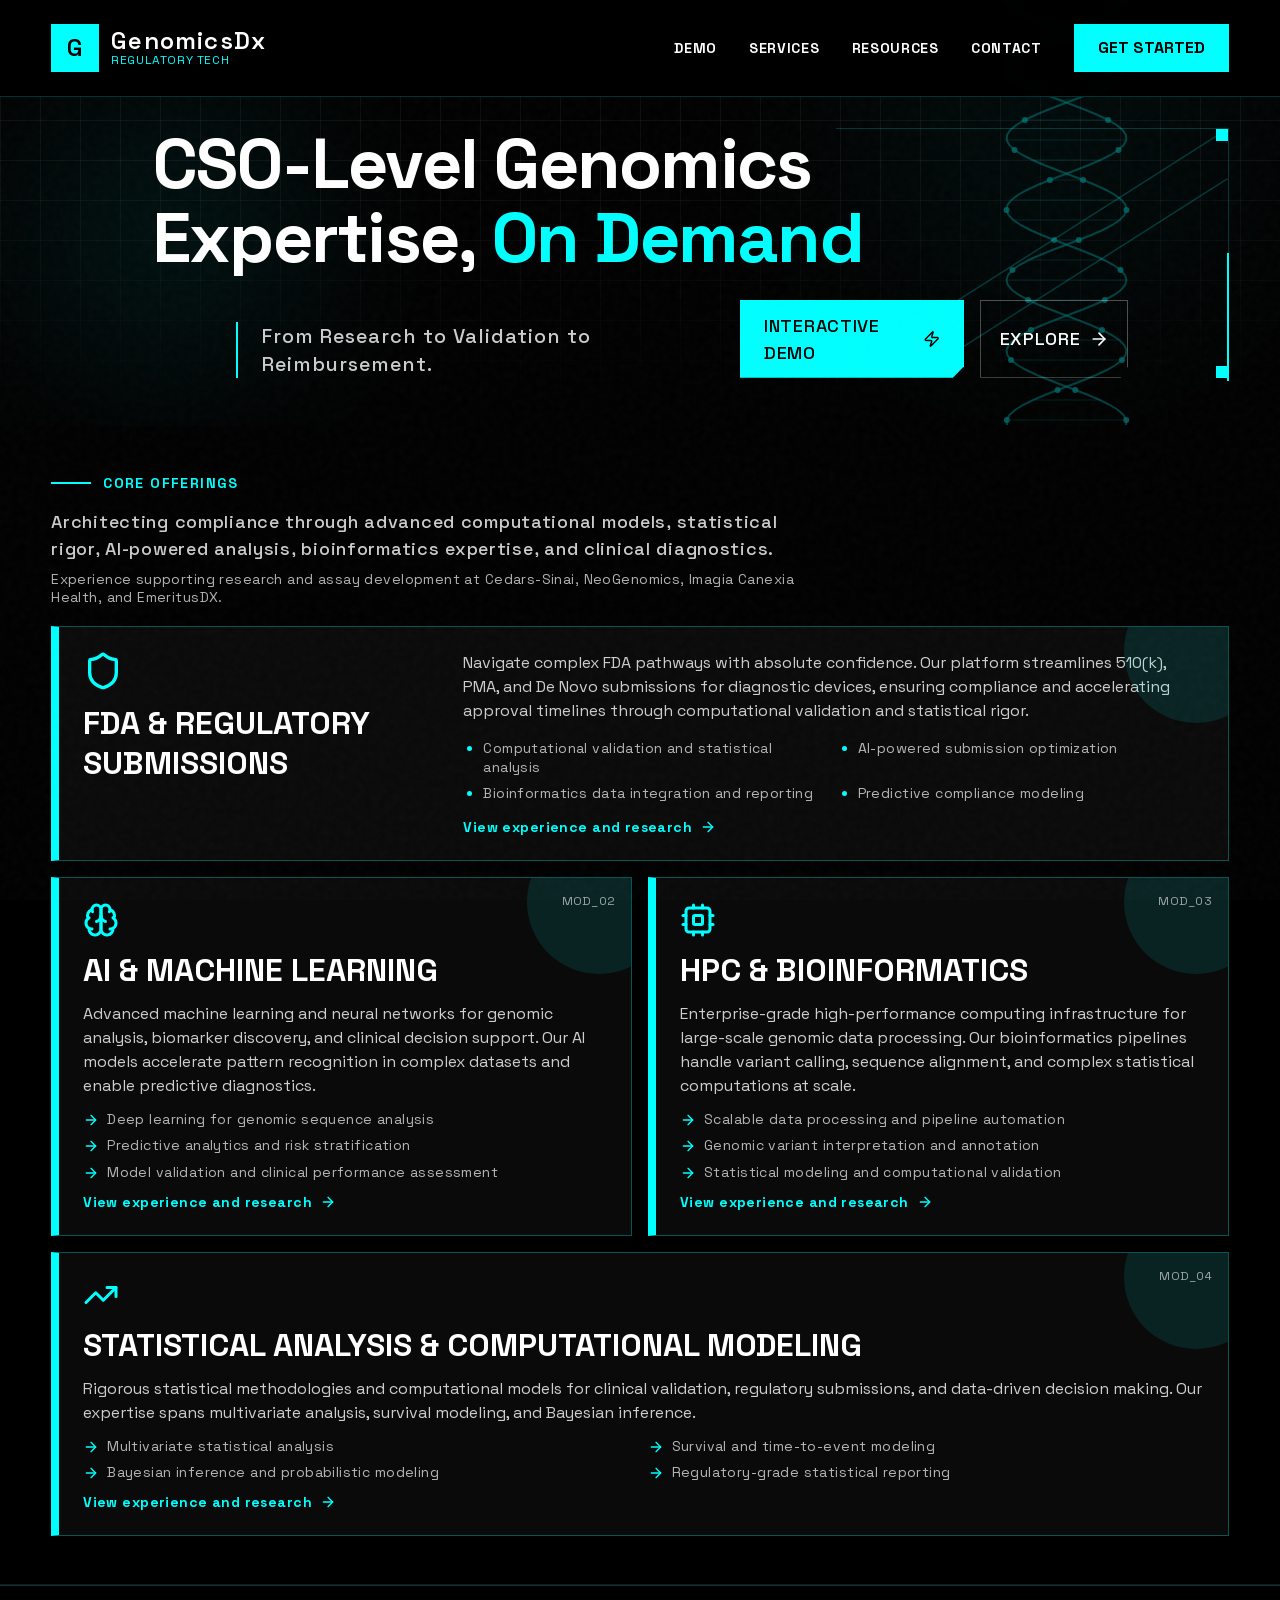
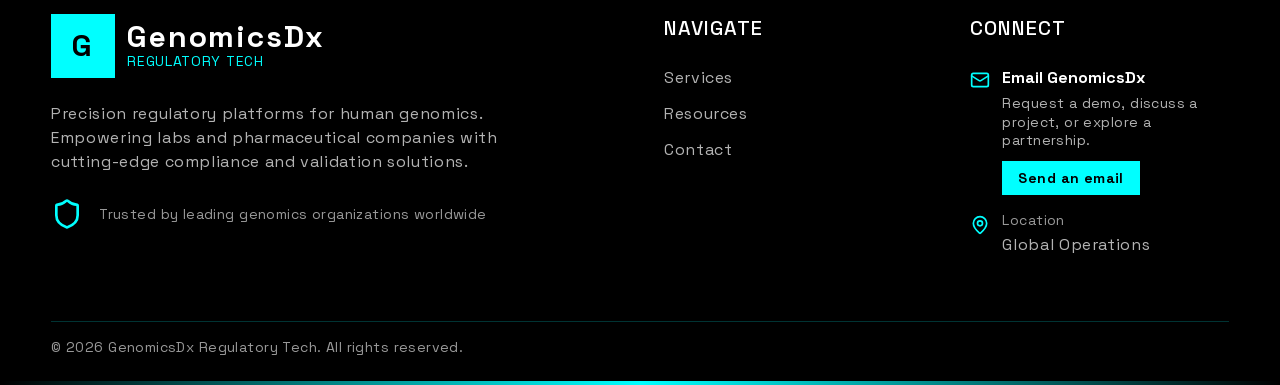
==== index.html @ 54ef27d8 "Add files via upload" ====
<!doctype html>
<html lang="en">
<head>
  <meta charset="utf-8">
  <meta name="viewport" content="width=device-width, initial-scale=1">
  <title>GenomicsDx Regulatory Tech</title>
  <link rel="stylesheet" href="./site.css">
  <script defer src="./site.js"></script>
</head>
<body>
  <div id="root" data-page="home"></div>
  <noscript>Please enable JavaScript to view the GenomicsDx website.</noscript>
</body>
</html>
---- site.css ----
@font-face{font-family:Space Grotesk;font-style:normal;font-weight:300 700;font-display:swap;src:url(fonts/spacegrotesk/v22/V8mDoQDjQSkFtoMM3T6r8E7mPb54C_k3HqUtEw.woff2) format("woff2");unicode-range:u+0102-0103,u+0110-0111,u+0128-0129,u+0168-0169,u+01a0-01a1,u+01af-01b0,u+0300-0301,u+0303-0304,u+0308-0309,u+0323,u+0329,u+1ea0-1ef9,u+20ab}@font-face{font-family:Space Grotesk;font-style:normal;font-weight:300 700;font-display:swap;src:url(fonts/spacegrotesk/v22/V8mDoQDjQSkFtoMM3T6r8E7mPb94C_k3HqUtEw.woff2) format("woff2");unicode-range:u+0100-02ba,u+02bd-02c5,u+02c7-02cc,u+02ce-02d7,u+02dd-02ff,u+0304,u+0308,u+0329,u+1d00-1dbf,u+1e00-1e9f,u+1ef2-1eff,u+2020,u+20a0-20ab,u+20ad-20c4,u+2113,u+2c60-2c7f,u+a720-a7ff}@font-face{font-family:Space Grotesk;font-style:normal;font-weight:300 700;font-display:swap;src:url(fonts/spacegrotesk/v22/V8mDoQDjQSkFtoMM3T6r8E7mPbF4C_k3HqU.woff2) format("woff2");unicode-range:u+00??,u+0131,u+0152-0153,u+02bb-02bc,u+02c6,u+02da,u+02dc,u+0304,u+0308,u+0329,u+2000-206f,u+20ac,u+2122,u+2191,u+2193,u+2212,u+2215,u+feff,u+fffd}*,:after,:before{--tw-border-spacing-x:0;--tw-border-spacing-y:0;--tw-translate-x:0;--tw-translate-y:0;--tw-rotate:0;--tw-skew-x:0;--tw-skew-y:0;--tw-scale-x:1;--tw-scale-y:1;--tw-pan-x: ;--tw-pan-y: ;--tw-pinch-zoom: ;--tw-scroll-snap-strictness:proximity;--tw-gradient-from-position: ;--tw-gradient-via-position: ;--tw-gradient-to-position: ;--tw-ordinal: ;--tw-slashed-zero: ;--tw-numeric-figure: ;--tw-numeric-spacing: ;--tw-numeric-fraction: ;--tw-ring-inset: ;--tw-ring-offset-width:0px;--tw-ring-offset-color:#fff;--tw-ring-color:rgba(59,130,246,.5);--tw-ring-offset-shadow:0 0 #0000;--tw-ring-shadow:0 0 #0000;--tw-shadow:0 0 #0000;--tw-shadow-colored:0 0 #0000;--tw-blur: ;--tw-brightness: ;--tw-contrast: ;--tw-grayscale: ;--tw-hue-rotate: ;--tw-invert: ;--tw-saturate: ;--tw-sepia: ;--tw-drop-shadow: ;--tw-backdrop-blur: ;--tw-backdrop-brightness: ;--tw-backdrop-contrast: ;--tw-backdrop-grayscale: ;--tw-backdrop-hue-rotate: ;--tw-backdrop-invert: ;--tw-backdrop-opacity: ;--tw-backdrop-saturate: ;--tw-backdrop-sepia: ;--tw-contain-size: ;--tw-contain-layout: ;--tw-contain-paint: ;--tw-contain-style: }::backdrop{--tw-border-spacing-x:0;--tw-border-spacing-y:0;--tw-translate-x:0;--tw-translate-y:0;--tw-rotate:0;--tw-skew-x:0;--tw-skew-y:0;--tw-scale-x:1;--tw-scale-y:1;--tw-pan-x: ;--tw-pan-y: ;--tw-pinch-zoom: ;--tw-scroll-snap-strictness:proximity;--tw-gradient-from-position: ;--tw-gradient-via-position: ;--tw-gradient-to-position: ;--tw-ordinal: ;--tw-slashed-zero: ;--tw-numeric-figure: ;--tw-numeric-spacing: ;--tw-numeric-fraction: ;--tw-ring-inset: ;--tw-ring-offset-width:0px;--tw-ring-offset-color:#fff;--tw-ring-color:rgba(59,130,246,.5);--tw-ring-offset-shadow:0 0 #0000;--tw-ring-shadow:0 0 #0000;--tw-shadow:0 0 #0000;--tw-shadow-colored:0 0 #0000;--tw-blur: ;--tw-brightness: ;--tw-contrast: ;--tw-grayscale: ;--tw-hue-rotate: ;--tw-invert: ;--tw-saturate: ;--tw-sepia: ;--tw-drop-shadow: ;--tw-backdrop-blur: ;--tw-backdrop-brightness: ;--tw-backdrop-contrast: ;--tw-backdrop-grayscale: ;--tw-backdrop-hue-rotate: ;--tw-backdrop-invert: ;--tw-backdrop-opacity: ;--tw-backdrop-saturate: ;--tw-backdrop-sepia: ;--tw-contain-size: ;--tw-contain-layout: ;--tw-contain-paint: ;--tw-contain-style: }

/*! tailwindcss v3.4.17 | MIT License | https://tailwindcss.com*/*,:after,:before{box-sizing:border-box;border:0 solid #e5e7eb}:after,:before{--tw-content:""}:host,html{line-height:1.5;-webkit-text-size-adjust:100%;-moz-tab-size:4;-o-tab-size:4;tab-size:4;font-family:ui-sans-serif,system-ui,sans-serif,Apple Color Emoji,Segoe UI Emoji,Segoe UI Symbol,Noto Color Emoji;font-feature-settings:normal;font-variation-settings:normal;-webkit-tap-highlight-color:transparent}body{margin:0;line-height:inherit}hr{height:0;color:inherit;border-top-width:1px}abbr:where([title]){-webkit-text-decoration:underline dotted;text-decoration:underline dotted}h1,h2,h3,h4,h5,h6{font-size:inherit;font-weight:inherit}a{color:inherit;text-decoration:inherit}b,strong{font-weight:bolder}code,kbd,pre,samp{font-family:ui-monospace,SFMono-Regular,Menlo,Monaco,Consolas,Liberation Mono,Courier New,monospace;font-feature-settings:normal;font-variation-settings:normal;font-size:1em}small{font-size:80%}sub,sup{font-size:75%;line-height:0;position:relative;vertical-align:baseline}sub{bottom:-.25em}sup{top:-.5em}table{text-indent:0;border-color:inherit;border-collapse:collapse}button,input,optgroup,select,textarea{font-family:inherit;font-feature-settings:inherit;font-variation-settings:inherit;font-size:100%;font-weight:inherit;line-height:inherit;letter-spacing:inherit;color:inherit;margin:0;padding:0}button,select{text-transform:none}button,input:where([type=button]),input:where([type=reset]),input:where([type=submit]){-webkit-appearance:button;background-color:transparent;background-image:none}:-moz-focusring{outline:auto}:-moz-ui-invalid{box-shadow:none}progress{vertical-align:baseline}::-webkit-inner-spin-button,::-webkit-outer-spin-button{height:auto}[type=search]{-webkit-appearance:textfield;outline-offset:-2px}::-webkit-search-decoration{-webkit-appearance:none}::-webkit-file-upload-button{-webkit-appearance:button;font:inherit}summary{display:list-item}blockquote,dd,dl,figure,h1,h2,h3,h4,h5,h6,hr,p,pre{margin:0}fieldset{margin:0}fieldset,legend{padding:0}menu,ol,ul{list-style:none;margin:0;padding:0}dialog{padding:0}textarea{resize:vertical}input::-moz-placeholder,textarea::-moz-placeholder{opacity:1;color:#9ca3af}input::placeholder,textarea::placeholder{opacity:1;color:#9ca3af}[role=button],button{cursor:pointer}:disabled{cursor:default}audio,canvas,embed,iframe,img,object,svg,video{display:block;vertical-align:middle}img,video{max-width:100%;height:auto}[hidden]:where(:not([hidden=until-found])){display:none}.pointer-events-none{pointer-events:none}.fixed{position:fixed}.absolute{position:absolute}.relative{position:relative}.inset-0{inset:0}.-right-10{right:-2.5rem}.-top-12{top:-3rem}.bottom-0{bottom:0}.bottom-1\/4{bottom:25%}.bottom-full{bottom:100%}.left-0{left:0}.left-10{left:2.5rem}.right-0{right:0}.right-10{right:2.5rem}.right-4{right:1rem}.right-\[-1px\]{right:-1px}.top-0{top:0}.top-1\/2{top:50%}.top-1\/4{top:25%}.top-4{top:1rem}.isolate{isolation:isolate}.-z-10{z-index:-10}.z-0{z-index:0}.z-10{z-index:10}.z-20{z-index:20}.z-50{z-index:50}.col-span-12{grid-column:span 12/span 12}.mx-auto{margin-left:auto;margin-right:auto}.mb-1{margin-bottom:.25rem}.mb-16{margin-bottom:4rem}.mb-2{margin-bottom:.5rem}.mb-20{margin-bottom:5rem}.mb-3{margin-bottom:.75rem}.mb-4{margin-bottom:1rem}.mb-5{margin-bottom:1.25rem}.mb-6{margin-bottom:1.5rem}.mb-8{margin-bottom:2rem}.ml-1{margin-left:.25rem}.ml-2{margin-left:.5rem}.ml-7{margin-left:1.75rem}.mt-0\.5{margin-top:.125rem}.mt-1{margin-top:.25rem}.mt-2{margin-top:.5rem}.mt-4{margin-top:1rem}.mt-5{margin-top:1.25rem}.mt-6{margin-top:1.5rem}.mt-auto{margin-top:auto}.block{display:block}.inline-block{display:inline-block}.flex{display:flex}.inline-flex{display:inline-flex}.table{display:table}.grid{display:grid}.hidden{display:none}.h-0\.5{height:.125rem}.h-1{height:.25rem}.h-10{height:2.5rem}.h-12{height:3rem}.h-16{height:4rem}.h-2{height:.5rem}.h-3{height:.75rem}.h-32{height:8rem}.h-36{height:9rem}.h-4{height:1rem}.h-5{height:1.25rem}.h-6{height:1.5rem}.h-64{height:16rem}.h-8{height:2rem}.h-9{height:2.25rem}.h-96{height:24rem}.h-\[2px\]{height:2px}.h-full{height:100%}.min-h-screen{min-height:100vh}.w-1\/3{width:33.333333%}.w-10{width:2.5rem}.w-12{width:3rem}.w-16{width:4rem}.w-3{width:.75rem}.w-36{width:9rem}.w-4{width:1rem}.w-5{width:1.25rem}.w-6{width:1.5rem}.w-64{width:16rem}.w-8{width:2rem}.w-9{width:2.25rem}.w-96{width:24rem}.w-\[2px\]{width:2px}.w-full{width:100%}.max-w-2xl{max-width:42rem}.max-w-3xl{max-width:48rem}.max-w-5xl{max-width:64rem}.max-w-md{max-width:28rem}.flex-1{flex:1 1 0%}.flex-shrink-0,.shrink-0{flex-shrink:0}.origin-left{transform-origin:left}.translate-y-full{--tw-translate-y:100%}.rotate-90,.translate-y-full{transform:translate(var(--tw-translate-x),var(--tw-translate-y)) rotate(var(--tw-rotate)) skewX(var(--tw-skew-x)) skewY(var(--tw-skew-y)) scaleX(var(--tw-scale-x)) scaleY(var(--tw-scale-y))}.rotate-90{--tw-rotate:90deg}.cursor-pointer{cursor:pointer}.resize{resize:both}.scroll-mt-24{scroll-margin-top:6rem}.list-disc{list-style-type:disc}.grid-cols-1{grid-template-columns:repeat(1,minmax(0,1fr))}.grid-cols-12{grid-template-columns:repeat(12,minmax(0,1fr))}.flex-col{flex-direction:column}.items-start{align-items:flex-start}.items-end{align-items:flex-end}.items-center{align-items:center}.justify-end{justify-content:flex-end}.justify-center{justify-content:center}.justify-between{justify-content:space-between}.gap-12{gap:3rem}.gap-2{gap:.5rem}.gap-3{gap:.75rem}.gap-4{gap:1rem}.gap-5{gap:1.25rem}.gap-8{gap:2rem}.gap-x-7{-moz-column-gap:1.75rem;column-gap:1.75rem}.gap-y-2{row-gap:.5rem}.space-y-12>:not([hidden])~:not([hidden]){--tw-space-y-reverse:0;margin-top:calc(3rem*(1 - var(--tw-space-y-reverse)));margin-bottom:calc(3rem*var(--tw-space-y-reverse))}.space-y-2>:not([hidden])~:not([hidden]){--tw-space-y-reverse:0;margin-top:calc(.5rem*(1 - var(--tw-space-y-reverse)));margin-bottom:calc(.5rem*var(--tw-space-y-reverse))}.space-y-3>:not([hidden])~:not([hidden]){--tw-space-y-reverse:0;margin-top:calc(.75rem*(1 - var(--tw-space-y-reverse)));margin-bottom:calc(.75rem*var(--tw-space-y-reverse))}.space-y-4>:not([hidden])~:not([hidden]){--tw-space-y-reverse:0;margin-top:calc(1rem*(1 - var(--tw-space-y-reverse)));margin-bottom:calc(1rem*var(--tw-space-y-reverse))}.space-y-6>:not([hidden])~:not([hidden]){--tw-space-y-reverse:0;margin-top:calc(1.5rem*(1 - var(--tw-space-y-reverse)));margin-bottom:calc(1.5rem*var(--tw-space-y-reverse))}.divide-y>:not([hidden])~:not([hidden]){--tw-divide-y-reverse:0;border-top-width:calc(1px*(1 - var(--tw-divide-y-reverse)));border-bottom-width:calc(1px*var(--tw-divide-y-reverse))}.divide-foreground\/10>:not([hidden])~:not([hidden]){border-color:hsla(0,0%,100%,.1)}.overflow-hidden{overflow:hidden}.overflow-clip{overflow:clip}.rounded{border-radius:.25rem}.rounded-full{border-radius:9999px}.rounded-lg{border-radius:.5rem}.border{border-width:1px}.border-b{border-bottom-width:1px}.border-l-2{border-left-width:2px}.border-l-8{border-left-width:8px}.border-r{border-right-width:1px}.border-t{border-top-width:1px}.border-foreground\/10{border-color:hsla(0,0%,100%,.1)}.border-foreground\/20{border-color:hsla(0,0%,100%,.2)}.border-foreground\/30{border-color:hsla(0,0%,100%,.3)}.border-primary{--tw-border-opacity:1;border-color:rgb(0 255 255/var(--tw-border-opacity,1))}.border-primary\/20{border-color:rgba(0,255,255,.2)}.border-primary\/30{border-color:rgba(0,255,255,.3)}.border-primary\/40{border-color:rgba(0,255,255,.4)}.border-l-primary{--tw-border-opacity:1;border-left-color:rgb(0 255 255/var(--tw-border-opacity,1))}.bg-background{--tw-bg-opacity:1;background-color:rgb(0 0 0/var(--tw-bg-opacity,1))}.bg-background\/50{background-color:rgba(0,0,0,.5)}.bg-background\/95{background-color:rgba(0,0,0,.95)}.bg-foreground{--tw-bg-opacity:1;background-color:rgb(255 255 255/var(--tw-bg-opacity,1))}.bg-foreground\/10{background-color:hsla(0,0%,100%,.1)}.bg-foreground\/5{background-color:hsla(0,0%,100%,.05)}.bg-neutral-950{--tw-bg-opacity:1;background-color:rgb(10 10 10/var(--tw-bg-opacity,1))}.bg-primary{--tw-bg-opacity:1;background-color:rgb(0 255 255/var(--tw-bg-opacity,1))}.bg-primary\/10{background-color:rgba(0,255,255,.1)}.bg-primary\/5{background-color:rgba(0,255,255,.05)}.bg-primary\/50{background-color:rgba(0,255,255,.5)}.bg-transparent{background-color:transparent}.bg-white{--tw-bg-opacity:1;background-color:rgb(255 255 255/var(--tw-bg-opacity,1))}.bg-gradient-to-r{background-image:linear-gradient(to right,var(--tw-gradient-stops))}.from-transparent{--tw-gradient-from:transparent var(--tw-gradient-from-position);--tw-gradient-to:transparent var(--tw-gradient-to-position);--tw-gradient-stops:var(--tw-gradient-from),var(--tw-gradient-to)}.via-primary{--tw-gradient-to:rgba(0,255,255,0) var(--tw-gradient-to-position);--tw-gradient-stops:var(--tw-gradient-from),#0ff var(--tw-gradient-via-position),var(--tw-gradient-to)}.to-transparent{--tw-gradient-to:transparent var(--tw-gradient-to-position)}.p-3{padding:.75rem}.p-4{padding:1rem}.p-5{padding:1.25rem}.p-6{padding:1.5rem}.p-8{padding:2rem}.px-4{padding-left:1rem;padding-right:1rem}.px-6{padding-left:1.5rem;padding-right:1.5rem}.px-8{padding-left:2rem;padding-right:2rem}.py-2{padding-top:.5rem;padding-bottom:.5rem}.py-3{padding-top:.75rem;padding-bottom:.75rem}.py-4{padding-top:1rem;padding-bottom:1rem}.py-6{padding-top:1.5rem;padding-bottom:1.5rem}.py-7{padding-top:1.75rem;padding-bottom:1.75rem}.py-8{padding-top:2rem;padding-bottom:2rem}.pb-12{padding-bottom:3rem}.pb-2{padding-bottom:.5rem}.pb-8{padding-bottom:2rem}.pl-5{padding-left:1.25rem}.pl-6{padding-left:1.5rem}.pt-2{padding-top:.5rem}.pt-28{padding-top:7rem}.pt-4{padding-top:1rem}.text-left{text-align:left}.text-center{text-align:center}.font-heading,.font-paragraph{font-family:Space Grotesk,system-ui,sans-serif}.text-2xl{font-size:1.5rem;line-height:1.3;letter-spacing:.05em;font-weight:600}.text-3xl{font-size:1.875rem;line-height:1.2;letter-spacing:.06em;font-weight:700}.text-4xl{font-size:2.25rem;line-height:1.1;letter-spacing:.07em;font-weight:700}.text-\[clamp\(1\.3rem\2c 3vw\2c 2rem\)\]{font-size:clamp(1.3rem,3vw,2rem)}.text-\[clamp\(1\.75rem\2c 5\.5vw\2c 4\.5rem\)\]{font-size:clamp(1.75rem,5.5vw,4.5rem)}.text-\[clamp\(1\.85rem\2c 5\.5vw\2c 5rem\)\]{font-size:clamp(1.85rem,5.5vw,5rem)}.text-\[clamp\(2rem\2c 6vw\2c 5\.5rem\)\]{font-size:clamp(2rem,6vw,5.5rem)}.text-base{font-size:1rem;font-weight:400}.text-base,.text-lg{line-height:1.5;letter-spacing:.04em}.text-lg{font-size:1.125rem;font-weight:500}.text-sm{font-size:.875rem;line-height:1.3;letter-spacing:.03em;font-weight:400}.text-xl{font-size:1.25rem;line-height:1.4;letter-spacing:.05em;font-weight:500}.text-xs{font-size:.75rem;line-height:1.2;letter-spacing:.02em;font-weight:400}.font-bold{font-weight:700}.uppercase{text-transform:uppercase}.leading-\[0\.95\]{line-height:.95}.leading-\[1\.05\]{line-height:1.05}.leading-none{line-height:1}.leading-relaxed{line-height:1.625}.leading-tight{line-height:1.25}.tracking-tight{letter-spacing:-.025em}.tracking-tighter{letter-spacing:-.05em}.tracking-wider{letter-spacing:.05em}.tracking-widest{letter-spacing:.1em}.text-background{--tw-text-opacity:1;color:rgb(0 0 0/var(--tw-text-opacity,1))}.text-foreground{--tw-text-opacity:1;color:rgb(255 255 255/var(--tw-text-opacity,1))}.text-foreground\/50{color:hsla(0,0%,100%,.5)}.text-foreground\/60{color:hsla(0,0%,100%,.6)}.text-foreground\/70{color:hsla(0,0%,100%,.7)}.text-foreground\/80{color:hsla(0,0%,100%,.8)}.text-primary{--tw-text-opacity:1;color:rgb(0 255 255/var(--tw-text-opacity,1))}.text-primary-foreground{--tw-text-opacity:1;color:rgb(0 0 0/var(--tw-text-opacity,1))}.underline{text-decoration-line:underline}.underline-offset-4{text-underline-offset:4px}.opacity-20{opacity:.2}.opacity-40{opacity:.4}.mix-blend-difference{mix-blend-mode:difference}.shadow-lg{--tw-shadow:0 10px 15px -3px rgba(0,0,0,.1),0 4px 6px -4px rgba(0,0,0,.1);--tw-shadow-colored:0 10px 15px -3px var(--tw-shadow-color),0 4px 6px -4px var(--tw-shadow-color);box-shadow:var(--tw-ring-offset-shadow,0 0 #0000),var(--tw-ring-shadow,0 0 #0000),var(--tw-shadow)}.blur-\[100px\]{--tw-blur:blur(100px)}.blur-\[100px\],.blur-\[120px\]{filter:var(--tw-blur) var(--tw-brightness) var(--tw-contrast) var(--tw-grayscale) var(--tw-hue-rotate) var(--tw-invert) var(--tw-saturate) var(--tw-sepia) var(--tw-drop-shadow)}.blur-\[120px\]{--tw-blur:blur(120px)}.filter{filter:var(--tw-blur) var(--tw-brightness) var(--tw-contrast) var(--tw-grayscale) var(--tw-hue-rotate) var(--tw-invert) var(--tw-saturate) var(--tw-sepia) var(--tw-drop-shadow)}.backdrop-blur-sm{--tw-backdrop-blur:blur(4px);-webkit-backdrop-filter:var(--tw-backdrop-blur) var(--tw-backdrop-brightness) var(--tw-backdrop-contrast) var(--tw-backdrop-grayscale) var(--tw-backdrop-hue-rotate) var(--tw-backdrop-invert) var(--tw-backdrop-opacity) var(--tw-backdrop-saturate) var(--tw-backdrop-sepia);backdrop-filter:var(--tw-backdrop-blur) var(--tw-backdrop-brightness) var(--tw-backdrop-contrast) var(--tw-backdrop-grayscale) var(--tw-backdrop-hue-rotate) var(--tw-backdrop-invert) var(--tw-backdrop-opacity) var(--tw-backdrop-saturate) var(--tw-backdrop-sepia)}.transition{transition-property:color,background-color,border-color,text-decoration-color,fill,stroke,opacity,box-shadow,transform,filter,-webkit-backdrop-filter;transition-property:color,background-color,border-color,text-decoration-color,fill,stroke,opacity,box-shadow,transform,filter,backdrop-filter;transition-property:color,background-color,border-color,text-decoration-color,fill,stroke,opacity,box-shadow,transform,filter,backdrop-filter,-webkit-backdrop-filter;transition-timing-function:cubic-bezier(.4,0,.2,1);transition-duration:.15s}.transition-colors{transition-property:color,background-color,border-color,text-decoration-color,fill,stroke;transition-timing-function:cubic-bezier(.4,0,.2,1);transition-duration:.15s}.transition-transform{transition-property:transform;transition-timing-function:cubic-bezier(.4,0,.2,1);transition-duration:.15s}.duration-300{transition-duration:.3s}.ease-in-out{transition-timing-function:cubic-bezier(.4,0,.2,1)}.marker\:text-primary ::marker{color:#0ff}.marker\:text-primary::marker{color:#0ff}.selection\:bg-primary ::-moz-selection{--tw-bg-opacity:1;background-color:rgb(0 255 255/var(--tw-bg-opacity,1))}.selection\:bg-primary ::selection{--tw-bg-opacity:1;background-color:rgb(0 255 255/var(--tw-bg-opacity,1))}.selection\:text-primary-foreground ::-moz-selection{--tw-text-opacity:1;color:rgb(0 0 0/var(--tw-text-opacity,1))}.selection\:text-primary-foreground ::selection{--tw-text-opacity:1;color:rgb(0 0 0/var(--tw-text-opacity,1))}.selection\:bg-primary::-moz-selection{--tw-bg-opacity:1;background-color:rgb(0 255 255/var(--tw-bg-opacity,1))}.selection\:bg-primary::selection{--tw-bg-opacity:1;background-color:rgb(0 255 255/var(--tw-bg-opacity,1))}.selection\:text-primary-foreground::-moz-selection{--tw-text-opacity:1;color:rgb(0 0 0/var(--tw-text-opacity,1))}.selection\:text-primary-foreground::selection{--tw-text-opacity:1;color:rgb(0 0 0/var(--tw-text-opacity,1))}@media (hover:hover) and (pointer:fine){.hover\:scale-105:hover{--tw-scale-x:1.05;--tw-scale-y:1.05;transform:translate(var(--tw-translate-x),var(--tw-translate-y)) rotate(var(--tw-rotate)) skewX(var(--tw-skew-x)) skewY(var(--tw-skew-y)) scaleX(var(--tw-scale-x)) scaleY(var(--tw-scale-y))}.hover\:border-primary:hover{--tw-border-opacity:1;border-color:rgb(0 255 255/var(--tw-border-opacity,1))}.hover\:border-primary\/50:hover{border-color:rgba(0,255,255,.5)}.hover\:bg-foreground\/20:hover{background-color:hsla(0,0%,100%,.2)}.hover\:bg-neutral-900:hover{--tw-bg-opacity:1;background-color:rgb(23 23 23/var(--tw-bg-opacity,1))}.hover\:bg-primary\/90:hover{background-color:rgba(0,255,255,.9)}.hover\:text-primary:hover{--tw-text-opacity:1;color:rgb(0 255 255/var(--tw-text-opacity,1))}}.focus-visible\:outline:focus-visible{outline-style:solid}.focus-visible\:outline-2:focus-visible{outline-width:2px}.focus-visible\:outline-primary:focus-visible{outline-color:#0ff}.disabled\:cursor-not-allowed:disabled{cursor:not-allowed}.disabled\:opacity-50:disabled{opacity:.5}.group\/demo:focus-within .group-focus-within\/demo\:block{display:block}@media (hover:hover) and (pointer:fine){.group\/demo:hover .group-hover\/demo\:block{display:block}.group:hover .group-hover\:translate-x-1{--tw-translate-x:0.25rem}.group:hover .group-hover\:translate-x-1,.group:hover .group-hover\:translate-y-0{transform:translate(var(--tw-translate-x),var(--tw-translate-y)) rotate(var(--tw-rotate)) skewX(var(--tw-skew-x)) skewY(var(--tw-skew-y)) scaleX(var(--tw-scale-x)) scaleY(var(--tw-scale-y))}.group:hover .group-hover\:translate-y-0{--tw-translate-y:0px}.group:hover .group-hover\:scale-125{--tw-scale-x:1.25;--tw-scale-y:1.25;transform:translate(var(--tw-translate-x),var(--tw-translate-y)) rotate(var(--tw-rotate)) skewX(var(--tw-skew-x)) skewY(var(--tw-skew-y)) scaleX(var(--tw-scale-x)) scaleY(var(--tw-scale-y))}.group:hover .group-hover\:text-foreground{--tw-text-opacity:1;color:rgb(255 255 255/var(--tw-text-opacity,1))}.group:hover .group-hover\:text-primary{--tw-text-opacity:1;color:rgb(0 255 255/var(--tw-text-opacity,1))}}@media (min-width:640px){.sm\:ml-3{margin-left:.75rem}.sm\:ml-6{margin-left:1.5rem}.sm\:w-72{width:18rem}.sm\:grid-cols-2{grid-template-columns:repeat(2,minmax(0,1fr))}.sm\:flex-row{flex-direction:row}.sm\:gap-8{gap:2rem}.sm\:p-6{padding:1.5rem}.sm\:px-8{padding-left:2rem;padding-right:2rem}.sm\:py-6{padding-top:1.5rem;padding-bottom:1.5rem}.sm\:pb-12{padding-bottom:3rem}.sm\:pt-32{padding-top:8rem}.sm\:text-5xl{font-size:3rem;line-height:1.1;letter-spacing:.08em;font-weight:800}}@media (min-width:768px){.md\:col-span-2{grid-column:span 2/span 2}.md\:col-span-5{grid-column:span 5/span 5}.md\:col-span-6{grid-column:span 6/span 6}.md\:col-start-2{grid-column-start:2}.md\:grid-cols-12{grid-template-columns:repeat(12,minmax(0,1fr))}.md\:grid-cols-2{grid-template-columns:repeat(2,minmax(0,1fr))}.md\:grid-cols-3{grid-template-columns:repeat(3,minmax(0,1fr))}.md\:flex-row{flex-direction:row}.md\:text-xl{font-size:1.25rem;line-height:1.4;letter-spacing:.05em;font-weight:500}}@media (min-width:1024px){.lg\:col-span-10{grid-column:span 10/span 10}.lg\:col-span-2{grid-column:span 2/span 2}.lg\:col-start-2{grid-column-start:2}.lg\:ml-12{margin-left:3rem}.lg\:ml-6{margin-left:1.5rem}.lg\:block{display:block}.lg\:flex{display:flex}.lg\:hidden{display:none}.lg\:grid-cols-3{grid-template-columns:repeat(3,minmax(0,1fr))}.lg\:grid-cols-4{grid-template-columns:repeat(4,minmax(0,1fr))}.lg\:py-12{padding-top:3rem;padding-bottom:3rem}}@media (min-width:1280px){.xl\:px-\[4vw\]{padding-left:4vw;padding-right:4vw}}
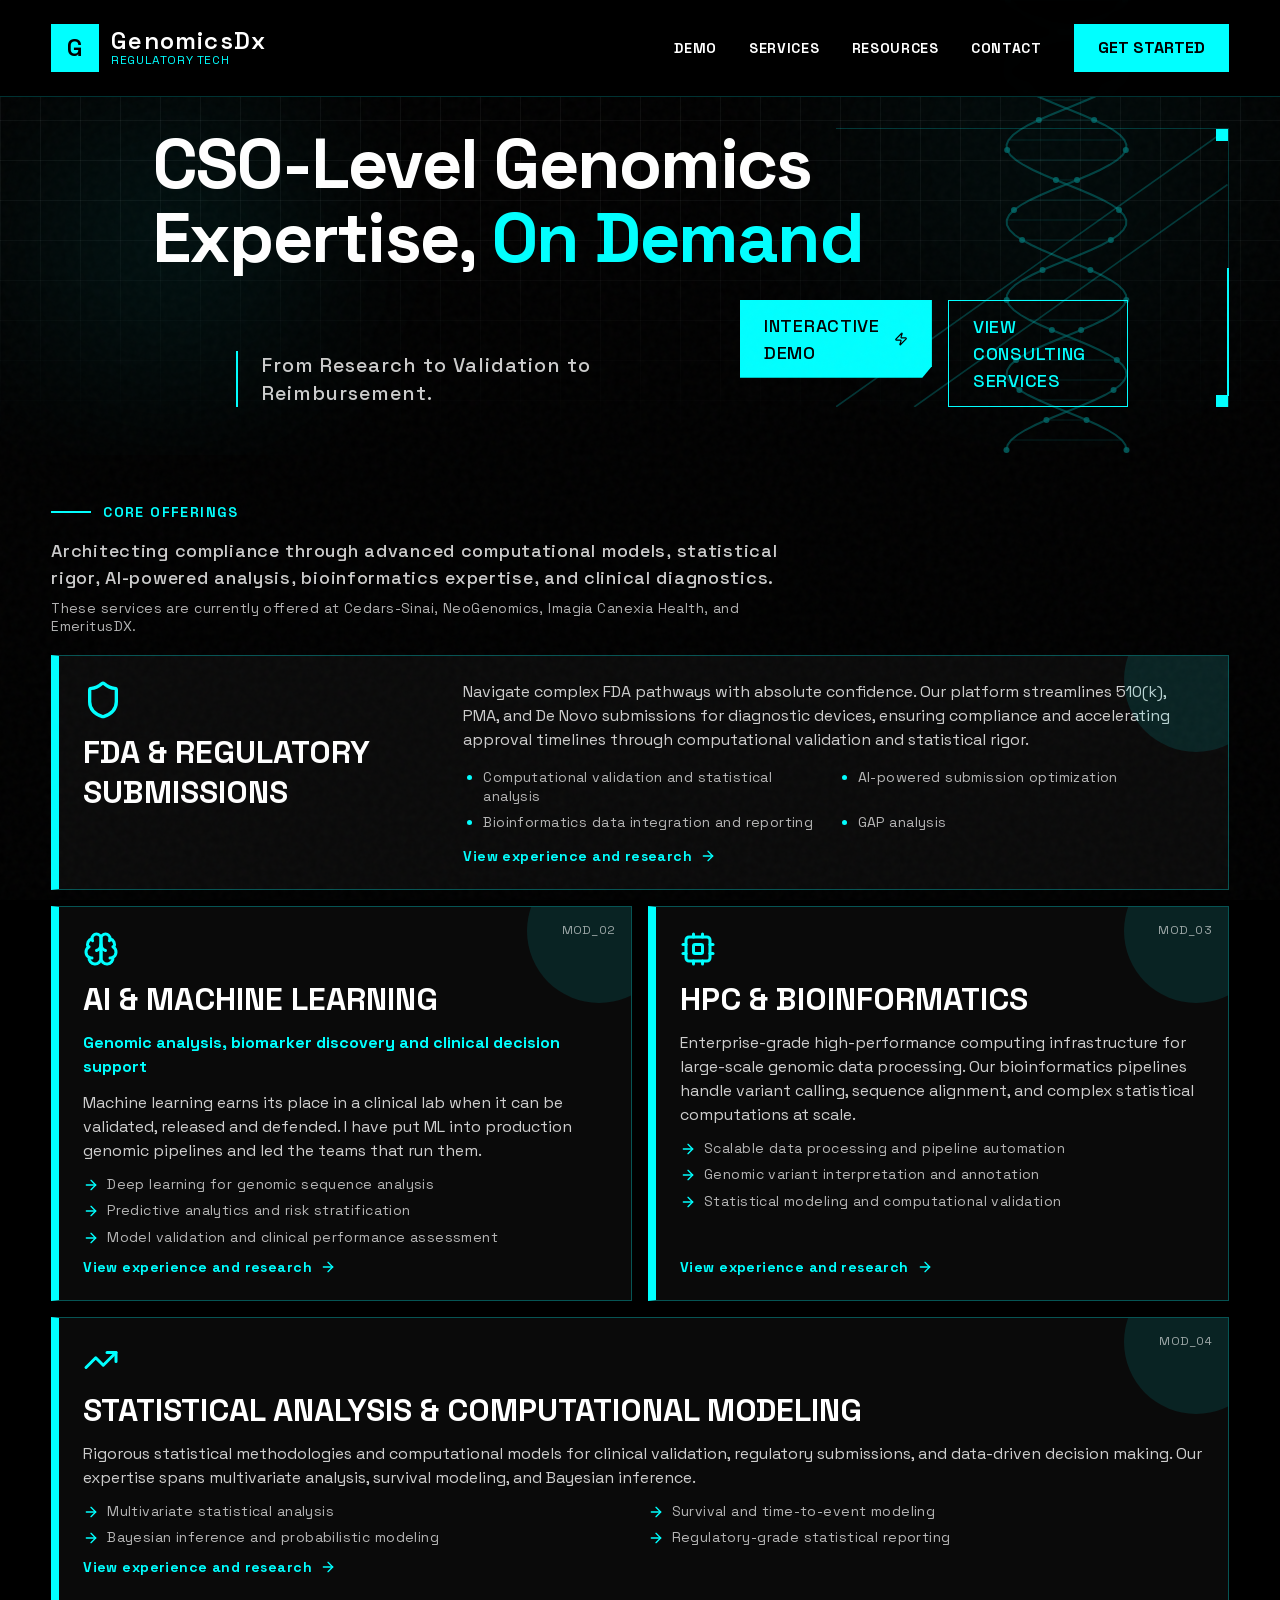
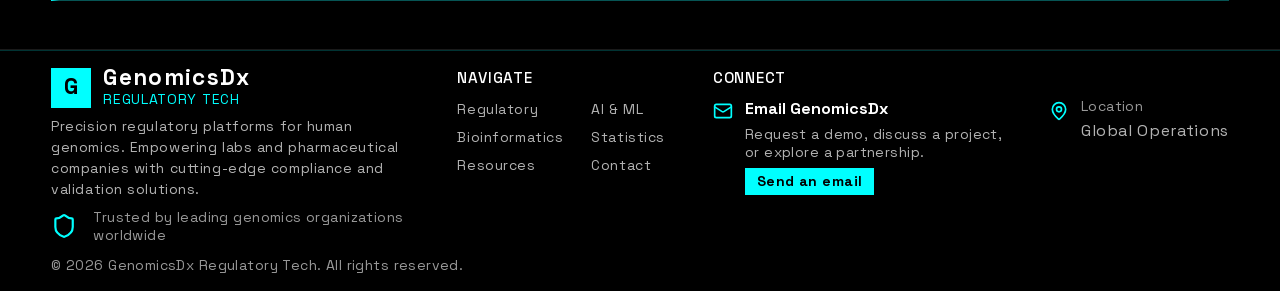
==== commit 95ad21e1: "Cache-bust site.css and site.js on the pages that use the footer Co-Authored-By: Claude Sonnet 5.5 <" ====
--- a/index.html
+++ b/index.html
@@ -4,8 +4,8 @@
   <meta charset="utf-8">
   <meta name="viewport" content="width=device-width, initial-scale=1">
   <title>GenomicsDx Regulatory Tech</title>
-  <link rel="stylesheet" href="./site.css">
-  <script defer src="./site.js"></script>
+  <link rel="stylesheet" href="./site.css?v=20261106b">
+  <script defer src="./site.js?v=20261106b"></script>
 </head>
 <body>
   <div id="root" data-page="home"></div>
--- a/site.css
+++ b/site.css
@@ -1,3 +1,29 @@
 @font-face{font-family:Space Grotesk;font-style:normal;font-weight:300 700;font-display:swap;src:url(fonts/spacegrotesk/v22/V8mDoQDjQSkFtoMM3T6r8E7mPb54C_k3HqUtEw.woff2) format("woff2");unicode-range:u+0102-0103,u+0110-0111,u+0128-0129,u+0168-0169,u+01a0-01a1,u+01af-01b0,u+0300-0301,u+0303-0304,u+0308-0309,u+0323,u+0329,u+1ea0-1ef9,u+20ab}@font-face{font-family:Space Grotesk;font-style:normal;font-weight:300 700;font-display:swap;src:url(fonts/spacegrotesk/v22/V8mDoQDjQSkFtoMM3T6r8E7mPb94C_k3HqUtEw.woff2) format("woff2");unicode-range:u+0100-02ba,u+02bd-02c5,u+02c7-02cc,u+02ce-02d7,u+02dd-02ff,u+0304,u+0308,u+0329,u+1d00-1dbf,u+1e00-1e9f,u+1ef2-1eff,u+2020,u+20a0-20ab,u+20ad-20c4,u+2113,u+2c60-2c7f,u+a720-a7ff}@font-face{font-family:Space Grotesk;font-style:normal;font-weight:300 700;font-display:swap;src:url(fonts/spacegrotesk/v22/V8mDoQDjQSkFtoMM3T6r8E7mPbF4C_k3HqU.woff2) format("woff2");unicode-range:u+00??,u+0131,u+0152-0153,u+02bb-02bc,u+02c6,u+02da,u+02dc,u+0304,u+0308,u+0329,u+2000-206f,u+20ac,u+2122,u+2191,u+2193,u+2212,u+2215,u+feff,u+fffd}*,:after,:before{--tw-border-spacing-x:0;--tw-border-spacing-y:0;--tw-translate-x:0;--tw-translate-y:0;--tw-rotate:0;--tw-skew-x:0;--tw-skew-y:0;--tw-scale-x:1;--tw-scale-y:1;--tw-pan-x: ;--tw-pan-y: ;--tw-pinch-zoom: ;--tw-scroll-snap-strictness:proximity;--tw-gradient-from-position: ;--tw-gradient-via-position: ;--tw-gradient-to-position: ;--tw-ordinal: ;--tw-slashed-zero: ;--tw-numeric-figure: ;--tw-numeric-spacing: ;--tw-numeric-fraction: ;--tw-ring-inset: ;--tw-ring-offset-width:0px;--tw-ring-offset-color:#fff;--tw-ring-color:rgba(59,130,246,.5);--tw-ring-offset-shadow:0 0 #0000;--tw-ring-shadow:0 0 #0000;--tw-shadow:0 0 #0000;--tw-shadow-colored:0 0 #0000;--tw-blur: ;--tw-brightness: ;--tw-contrast: ;--tw-grayscale: ;--tw-hue-rotate: ;--tw-invert: ;--tw-saturate: ;--tw-sepia: ;--tw-drop-shadow: ;--tw-backdrop-blur: ;--tw-backdrop-brightness: ;--tw-backdrop-contrast: ;--tw-backdrop-grayscale: ;--tw-backdrop-hue-rotate: ;--tw-backdrop-invert: ;--tw-backdrop-opacity: ;--tw-backdrop-saturate: ;--tw-backdrop-sepia: ;--tw-contain-size: ;--tw-contain-layout: ;--tw-contain-paint: ;--tw-contain-style: }::backdrop{--tw-border-spacing-x:0;--tw-border-spacing-y:0;--tw-translate-x:0;--tw-translate-y:0;--tw-rotate:0;--tw-skew-x:0;--tw-skew-y:0;--tw-scale-x:1;--tw-scale-y:1;--tw-pan-x: ;--tw-pan-y: ;--tw-pinch-zoom: ;--tw-scroll-snap-strictness:proximity;--tw-gradient-from-position: ;--tw-gradient-via-position: ;--tw-gradient-to-position: ;--tw-ordinal: ;--tw-slashed-zero: ;--tw-numeric-figure: ;--tw-numeric-spacing: ;--tw-numeric-fraction: ;--tw-ring-inset: ;--tw-ring-offset-width:0px;--tw-ring-offset-color:#fff;--tw-ring-color:rgba(59,130,246,.5);--tw-ring-offset-shadow:0 0 #0000;--tw-ring-shadow:0 0 #0000;--tw-shadow:0 0 #0000;--tw-shadow-colored:0 0 #0000;--tw-blur: ;--tw-brightness: ;--tw-contrast: ;--tw-grayscale: ;--tw-hue-rotate: ;--tw-invert: ;--tw-saturate: ;--tw-sepia: ;--tw-drop-shadow: ;--tw-backdrop-blur: ;--tw-backdrop-brightness: ;--tw-backdrop-contrast: ;--tw-backdrop-grayscale: ;--tw-backdrop-hue-rotate: ;--tw-backdrop-invert: ;--tw-backdrop-opacity: ;--tw-backdrop-saturate: ;--tw-backdrop-sepia: ;--tw-contain-size: ;--tw-contain-layout: ;--tw-contain-paint: ;--tw-contain-style: }
 
-/*! tailwindcss v3.4.17 | MIT License | https://tailwindcss.com*/*,:after,:before{box-sizing:border-box;border:0 solid #e5e7eb}:after,:before{--tw-content:""}:host,html{line-height:1.5;-webkit-text-size-adjust:100%;-moz-tab-size:4;-o-tab-size:4;tab-size:4;font-family:ui-sans-serif,system-ui,sans-serif,Apple Color Emoji,Segoe UI Emoji,Segoe UI Symbol,Noto Color Emoji;font-feature-settings:normal;font-variation-settings:normal;-webkit-tap-highlight-color:transparent}body{margin:0;line-height:inherit}hr{height:0;color:inherit;border-top-width:1px}abbr:where([title]){-webkit-text-decoration:underline dotted;text-decoration:underline dotted}h1,h2,h3,h4,h5,h6{font-size:inherit;font-weight:inherit}a{color:inherit;text-decoration:inherit}b,strong{font-weight:bolder}code,kbd,pre,samp{font-family:ui-monospace,SFMono-Regular,Menlo,Monaco,Consolas,Liberation Mono,Courier New,monospace;font-feature-settings:normal;font-variation-settings:normal;font-size:1em}small{font-size:80%}sub,sup{font-size:75%;line-height:0;position:relative;vertical-align:baseline}sub{bottom:-.25em}sup{top:-.5em}table{text-indent:0;border-color:inherit;border-collapse:collapse}button,input,optgroup,select,textarea{font-family:inherit;font-feature-settings:inherit;font-variation-settings:inherit;font-size:100%;font-weight:inherit;line-height:inherit;letter-spacing:inherit;color:inherit;margin:0;padding:0}button,select{text-transform:none}button,input:where([type=button]),input:where([type=reset]),input:where([type=submit]){-webkit-appearance:button;background-color:transparent;background-image:none}:-moz-focusring{outline:auto}:-moz-ui-invalid{box-shadow:none}progress{vertical-align:baseline}::-webkit-inner-spin-button,::-webkit-outer-spin-button{height:auto}[type=search]{-webkit-appearance:textfield;outline-offset:-2px}::-webkit-search-decoration{-webkit-appearance:none}::-webkit-file-upload-button{-webkit-appearance:button;font:inherit}summary{display:list-item}blockquote,dd,dl,figure,h1,h2,h3,h4,h5,h6,hr,p,pre{margin:0}fieldset{margin:0}fieldset,legend{padding:0}menu,ol,ul{list-style:none;margin:0;padding:0}dialog{padding:0}textarea{resize:vertical}input::-moz-placeholder,textarea::-moz-placeholder{opacity:1;color:#9ca3af}input::placeholder,textarea::placeholder{opacity:1;color:#9ca3af}[role=button],button{cursor:pointer}:disabled{cursor:default}audio,canvas,embed,iframe,img,object,svg,video{display:block;vertical-align:middle}img,video{max-width:100%;height:auto}[hidden]:where(:not([hidden=until-found])){display:none}.pointer-events-none{pointer-events:none}.fixed{position:fixed}.absolute{position:absolute}.relative{position:relative}.inset-0{inset:0}.-right-10{right:-2.5rem}.-top-12{top:-3rem}.bottom-0{bottom:0}.bottom-1\/4{bottom:25%}.bottom-full{bottom:100%}.left-0{left:0}.left-10{left:2.5rem}.right-0{right:0}.right-10{right:2.5rem}.right-4{right:1rem}.right-\[-1px\]{right:-1px}.top-0{top:0}.top-1\/2{top:50%}.top-1\/4{top:25%}.top-4{top:1rem}.isolate{isolation:isolate}.-z-10{z-index:-10}.z-0{z-index:0}.z-10{z-index:10}.z-20{z-index:20}.z-50{z-index:50}.col-span-12{grid-column:span 12/span 12}.mx-auto{margin-left:auto;margin-right:auto}.mb-1{margin-bottom:.25rem}.mb-16{margin-bottom:4rem}.mb-2{margin-bottom:.5rem}.mb-20{margin-bottom:5rem}.mb-3{margin-bottom:.75rem}.mb-4{margin-bottom:1rem}.mb-5{margin-bottom:1.25rem}.mb-6{margin-bottom:1.5rem}.mb-8{margin-bottom:2rem}.ml-1{margin-left:.25rem}.ml-2{margin-left:.5rem}.ml-7{margin-left:1.75rem}.mt-0\.5{margin-top:.125rem}.mt-1{margin-top:.25rem}.mt-2{margin-top:.5rem}.mt-4{margin-top:1rem}.mt-5{margin-top:1.25rem}.mt-6{margin-top:1.5rem}.mt-auto{margin-top:auto}.block{display:block}.inline-block{display:inline-block}.flex{display:flex}.inline-flex{display:inline-flex}.table{display:table}.grid{display:grid}.hidden{display:none}.h-0\.5{height:.125rem}.h-1{height:.25rem}.h-10{height:2.5rem}.h-12{height:3rem}.h-16{height:4rem}.h-2{height:.5rem}.h-3{height:.75rem}.h-32{height:8rem}.h-36{height:9rem}.h-4{height:1rem}.h-5{height:1.25rem}.h-6{height:1.5rem}.h-64{height:16rem}.h-8{height:2rem}.h-9{height:2.25rem}.h-96{height:24rem}.h-\[2px\]{height:2px}.h-full{height:100%}.min-h-screen{min-height:100vh}.w-1\/3{width:33.333333%}.w-10{width:2.5rem}.w-12{width:3rem}.w-16{width:4rem}.w-3{width:.75rem}.w-36{width:9rem}.w-4{width:1rem}.w-5{width:1.25rem}.w-6{width:1.5rem}.w-64{width:16rem}.w-8{width:2rem}.w-9{width:2.25rem}.w-96{width:24rem}.w-\[2px\]{width:2px}.w-full{width:100%}.max-w-2xl{max-width:42rem}.max-w-3xl{max-width:48rem}.max-w-5xl{max-width:64rem}.max-w-md{max-width:28rem}.flex-1{flex:1 1 0%}.flex-shrink-0,.shrink-0{flex-shrink:0}.origin-left{transform-origin:left}.translate-y-full{--tw-translate-y:100%}.rotate-90,.translate-y-full{transform:translate(var(--tw-translate-x),var(--tw-translate-y)) rotate(var(--tw-rotate)) skewX(var(--tw-skew-x)) skewY(var(--tw-skew-y)) scaleX(var(--tw-scale-x)) scaleY(var(--tw-scale-y))}.rotate-90{--tw-rotate:90deg}.cursor-pointer{cursor:pointer}.resize{resize:both}.scroll-mt-24{scroll-margin-top:6rem}.list-disc{list-style-type:disc}.grid-cols-1{grid-template-columns:repeat(1,minmax(0,1fr))}.grid-cols-12{grid-template-columns:repeat(12,minmax(0,1fr))}.flex-col{flex-direction:column}.items-start{align-items:flex-start}.items-end{align-items:flex-end}.items-center{align-items:center}.justify-end{justify-content:flex-end}.justify-center{justify-content:center}.justify-between{justify-content:space-between}.gap-12{gap:3rem}.gap-2{gap:.5rem}.gap-3{gap:.75rem}.gap-4{gap:1rem}.gap-5{gap:1.25rem}.gap-8{gap:2rem}.gap-x-7{-moz-column-gap:1.75rem;column-gap:1.75rem}.gap-y-2{row-gap:.5rem}.space-y-12>:not([hidden])~:not([hidden]){--tw-space-y-reverse:0;margin-top:calc(3rem*(1 - var(--tw-space-y-reverse)));margin-bottom:calc(3rem*var(--tw-space-y-reverse))}.space-y-2>:not([hidden])~:not([hidden]){--tw-space-y-reverse:0;margin-top:calc(.5rem*(1 - var(--tw-space-y-reverse)));margin-bottom:calc(.5rem*var(--tw-space-y-reverse))}.space-y-3>:not([hidden])~:not([hidden]){--tw-space-y-reverse:0;margin-top:calc(.75rem*(1 - var(--tw-space-y-reverse)));margin-bottom:calc(.75rem*var(--tw-space-y-reverse))}.space-y-4>:not([hidden])~:not([hidden]){--tw-space-y-reverse:0;margin-top:calc(1rem*(1 - var(--tw-space-y-reverse)));margin-bottom:calc(1rem*var(--tw-space-y-reverse))}.space-y-6>:not([hidden])~:not([hidden]){--tw-space-y-reverse:0;margin-top:calc(1.5rem*(1 - var(--tw-space-y-reverse)));margin-bottom:calc(1.5rem*var(--tw-space-y-reverse))}.divide-y>:not([hidden])~:not([hidden]){--tw-divide-y-reverse:0;border-top-width:calc(1px*(1 - var(--tw-divide-y-reverse)));border-bottom-width:calc(1px*var(--tw-divide-y-reverse))}.divide-foreground\/10>:not([hidden])~:not([hidden]){border-color:hsla(0,0%,100%,.1)}.overflow-hidden{overflow:hidden}.overflow-clip{overflow:clip}.rounded{border-radius:.25rem}.rounded-full{border-radius:9999px}.rounded-lg{border-radius:.5rem}.border{border-width:1px}.border-b{border-bottom-width:1px}.border-l-2{border-left-width:2px}.border-l-8{border-left-width:8px}.border-r{border-right-width:1px}.border-t{border-top-width:1px}.border-foreground\/10{border-color:hsla(0,0%,100%,.1)}.border-foreground\/20{border-color:hsla(0,0%,100%,.2)}.border-foreground\/30{border-color:hsla(0,0%,100%,.3)}.border-primary{--tw-border-opacity:1;border-color:rgb(0 255 255/var(--tw-border-opacity,1))}.border-primary\/20{border-color:rgba(0,255,255,.2)}.border-primary\/30{border-color:rgba(0,255,255,.3)}.border-primary\/40{border-color:rgba(0,255,255,.4)}.border-l-primary{--tw-border-opacity:1;border-left-color:rgb(0 255 255/var(--tw-border-opacity,1))}.bg-background{--tw-bg-opacity:1;background-color:rgb(0 0 0/var(--tw-bg-opacity,1))}.bg-background\/50{background-color:rgba(0,0,0,.5)}.bg-background\/95{background-color:rgba(0,0,0,.95)}.bg-foreground{--tw-bg-opacity:1;background-color:rgb(255 255 255/var(--tw-bg-opacity,1))}.bg-foreground\/10{background-color:hsla(0,0%,100%,.1)}.bg-foreground\/5{background-color:hsla(0,0%,100%,.05)}.bg-neutral-950{--tw-bg-opacity:1;background-color:rgb(10 10 10/var(--tw-bg-opacity,1))}.bg-primary{--tw-bg-opacity:1;background-color:rgb(0 255 255/var(--tw-bg-opacity,1))}.bg-primary\/10{background-color:rgba(0,255,255,.1)}.bg-primary\/5{background-color:rgba(0,255,255,.05)}.bg-primary\/50{background-color:rgba(0,255,255,.5)}.bg-transparent{background-color:transparent}.bg-white{--tw-bg-opacity:1;background-color:rgb(255 255 255/var(--tw-bg-opacity,1))}.bg-gradient-to-r{background-image:linear-gradient(to right,var(--tw-gradient-stops))}.from-transparent{--tw-gradient-from:transparent var(--tw-gradient-from-position);--tw-gradient-to:transparent var(--tw-gradient-to-position);--tw-gradient-stops:var(--tw-gradient-from),var(--tw-gradient-to)}.via-primary{--tw-gradient-to:rgba(0,255,255,0) var(--tw-gradient-to-position);--tw-gradient-stops:var(--tw-gradient-from),#0ff var(--tw-gradient-via-position),var(--tw-gradient-to)}.to-transparent{--tw-gradient-to:transparent var(--tw-gradient-to-position)}.p-3{padding:.75rem}.p-4{padding:1rem}.p-5{padding:1.25rem}.p-6{padding:1.5rem}.p-8{padding:2rem}.px-4{padding-left:1rem;padding-right:1rem}.px-6{padding-left:1.5rem;padding-right:1.5rem}.px-8{padding-left:2rem;padding-right:2rem}.py-2{padding-top:.5rem;padding-bottom:.5rem}.py-3{padding-top:.75rem;padding-bottom:.75rem}.py-4{padding-top:1rem;padding-bottom:1rem}.py-6{padding-top:1.5rem;padding-bottom:1.5rem}.py-7{padding-top:1.75rem;padding-bottom:1.75rem}.py-8{padding-top:2rem;padding-bottom:2rem}.pb-12{padding-bottom:3rem}.pb-2{padding-bottom:.5rem}.pb-8{padding-bottom:2rem}.pl-5{padding-left:1.25rem}.pl-6{padding-left:1.5rem}.pt-2{padding-top:.5rem}.pt-28{padding-top:7rem}.pt-4{padding-top:1rem}.text-left{text-align:left}.text-center{text-align:center}.font-heading,.font-paragraph{font-family:Space Grotesk,system-ui,sans-serif}.text-2xl{font-size:1.5rem;line-height:1.3;letter-spacing:.05em;font-weight:600}.text-3xl{font-size:1.875rem;line-height:1.2;letter-spacing:.06em;font-weight:700}.text-4xl{font-size:2.25rem;line-height:1.1;letter-spacing:.07em;font-weight:700}.text-\[clamp\(1\.3rem\2c 3vw\2c 2rem\)\]{font-size:clamp(1.3rem,3vw,2rem)}.text-\[clamp\(1\.75rem\2c 5\.5vw\2c 4\.5rem\)\]{font-size:clamp(1.75rem,5.5vw,4.5rem)}.text-\[clamp\(1\.85rem\2c 5\.5vw\2c 5rem\)\]{font-size:clamp(1.85rem,5.5vw,5rem)}.text-\[clamp\(2rem\2c 6vw\2c 5\.5rem\)\]{font-size:clamp(2rem,6vw,5.5rem)}.text-base{font-size:1rem;font-weight:400}.text-base,.text-lg{line-height:1.5;letter-spacing:.04em}.text-lg{font-size:1.125rem;font-weight:500}.text-sm{font-size:.875rem;line-height:1.3;letter-spacing:.03em;font-weight:400}.text-xl{font-size:1.25rem;line-height:1.4;letter-spacing:.05em;font-weight:500}.text-xs{font-size:.75rem;line-height:1.2;letter-spacing:.02em;font-weight:400}.font-bold{font-weight:700}.uppercase{text-transform:uppercase}.leading-\[0\.95\]{line-height:.95}.leading-\[1\.05\]{line-height:1.05}.leading-none{line-height:1}.leading-relaxed{line-height:1.625}.leading-tight{line-height:1.25}.tracking-tight{letter-spacing:-.025em}.tracking-tighter{letter-spacing:-.05em}.tracking-wider{letter-spacing:.05em}.tracking-widest{letter-spacing:.1em}.text-background{--tw-text-opacity:1;color:rgb(0 0 0/var(--tw-text-opacity,1))}.text-foreground{--tw-text-opacity:1;color:rgb(255 255 255/var(--tw-text-opacity,1))}.text-foreground\/50{color:hsla(0,0%,100%,.5)}.text-foreground\/60{color:hsla(0,0%,100%,.6)}.text-foreground\/70{color:hsla(0,0%,100%,.7)}.text-foreground\/80{color:hsla(0,0%,100%,.8)}.text-primary{--tw-text-opacity:1;color:rgb(0 255 255/var(--tw-text-opacity,1))}.text-primary-foreground{--tw-text-opacity:1;color:rgb(0 0 0/var(--tw-text-opacity,1))}.underline{text-decoration-line:underline}.underline-offset-4{text-underline-offset:4px}.opacity-20{opacity:.2}.opacity-40{opacity:.4}.mix-blend-difference{mix-blend-mode:difference}.shadow-lg{--tw-shadow:0 10px 15px -3px rgba(0,0,0,.1),0 4px 6px -4px rgba(0,0,0,.1);--tw-shadow-colored:0 10px 15px -3px var(--tw-shadow-color),0 4px 6px -4px var(--tw-shadow-color);box-shadow:var(--tw-ring-offset-shadow,0 0 #0000),var(--tw-ring-shadow,0 0 #0000),var(--tw-shadow)}.blur-\[100px\]{--tw-blur:blur(100px)}.blur-\[100px\],.blur-\[120px\]{filter:var(--tw-blur) var(--tw-brightness) var(--tw-contrast) var(--tw-grayscale) var(--tw-hue-rotate) var(--tw-invert) var(--tw-saturate) var(--tw-sepia) var(--tw-drop-shadow)}.blur-\[120px\]{--tw-blur:blur(120px)}.filter{filter:var(--tw-blur) var(--tw-brightness) var(--tw-contrast) var(--tw-grayscale) var(--tw-hue-rotate) var(--tw-invert) var(--tw-saturate) var(--tw-sepia) var(--tw-drop-shadow)}.backdrop-blur-sm{--tw-backdrop-blur:blur(4px);-webkit-backdrop-filter:var(--tw-backdrop-blur) var(--tw-backdrop-brightness) var(--tw-backdrop-contrast) var(--tw-backdrop-grayscale) var(--tw-backdrop-hue-rotate) var(--tw-backdrop-invert) var(--tw-backdrop-opacity) var(--tw-backdrop-saturate) var(--tw-backdrop-sepia);backdrop-filter:var(--tw-backdrop-blur) var(--tw-backdrop-brightness) var(--tw-backdrop-contrast) var(--tw-backdrop-grayscale) var(--tw-backdrop-hue-rotate) var(--tw-backdrop-invert) var(--tw-backdrop-opacity) var(--tw-backdrop-saturate) var(--tw-backdrop-sepia)}.transition{transition-property:color,background-color,border-color,text-decoration-color,fill,stroke,opacity,box-shadow,transform,filter,-webkit-backdrop-filter;transition-property:color,background-color,border-color,text-decoration-color,fill,stroke,opacity,box-shadow,transform,filter,backdrop-filter;transition-property:color,background-color,border-color,text-decoration-color,fill,stroke,opacity,box-shadow,transform,filter,backdrop-filter,-webkit-backdrop-filter;transition-timing-function:cubic-bezier(.4,0,.2,1);transition-duration:.15s}.transition-colors{transition-property:color,background-color,border-color,text-decoration-color,fill,stroke;transition-timing-function:cubic-bezier(.4,0,.2,1);transition-duration:.15s}.transition-transform{transition-property:transform;transition-timing-function:cubic-bezier(.4,0,.2,1);transition-duration:.15s}.duration-300{transition-duration:.3s}.ease-in-out{transition-timing-function:cubic-bezier(.4,0,.2,1)}.marker\:text-primary ::marker{color:#0ff}.marker\:text-primary::marker{color:#0ff}.selection\:bg-primary ::-moz-selection{--tw-bg-opacity:1;background-color:rgb(0 255 255/var(--tw-bg-opacity,1))}.selection\:bg-primary ::selection{--tw-bg-opacity:1;background-color:rgb(0 255 255/var(--tw-bg-opacity,1))}.selection\:text-primary-foreground ::-moz-selection{--tw-text-opacity:1;color:rgb(0 0 0/var(--tw-text-opacity,1))}.selection\:text-primary-foreground ::selection{--tw-text-opacity:1;color:rgb(0 0 0/var(--tw-text-opacity,1))}.selection\:bg-primary::-moz-selection{--tw-bg-opacity:1;background-color:rgb(0 255 255/var(--tw-bg-opacity,1))}.selection\:bg-primary::selection{--tw-bg-opacity:1;background-color:rgb(0 255 255/var(--tw-bg-opacity,1))}.selection\:text-primary-foreground::-moz-selection{--tw-text-opacity:1;color:rgb(0 0 0/var(--tw-text-opacity,1))}.selection\:text-primary-foreground::selection{--tw-text-opacity:1;color:rgb(0 0 0/var(--tw-text-opacity,1))}@media (hover:hover) and (pointer:fine){.hover\:scale-105:hover{--tw-scale-x:1.05;--tw-scale-y:1.05;transform:translate(var(--tw-translate-x),var(--tw-translate-y)) rotate(var(--tw-rotate)) skewX(var(--tw-skew-x)) skewY(var(--tw-skew-y)) scaleX(var(--tw-scale-x)) scaleY(var(--tw-scale-y))}.hover\:border-primary:hover{--tw-border-opacity:1;border-color:rgb(0 255 255/var(--tw-border-opacity,1))}.hover\:border-primary\/50:hover{border-color:rgba(0,255,255,.5)}.hover\:bg-foreground\/20:hover{background-color:hsla(0,0%,100%,.2)}.hover\:bg-neutral-900:hover{--tw-bg-opacity:1;background-color:rgb(23 23 23/var(--tw-bg-opacity,1))}.hover\:bg-primary\/90:hover{background-color:rgba(0,255,255,.9)}.hover\:text-primary:hover{--tw-text-opacity:1;color:rgb(0 255 255/var(--tw-text-opacity,1))}}.focus-visible\:outline:focus-visible{outline-style:solid}.focus-visible\:outline-2:focus-visible{outline-width:2px}.focus-visible\:outline-primary:focus-visible{outline-color:#0ff}.disabled\:cursor-not-allowed:disabled{cursor:not-allowed}.disabled\:opacity-50:disabled{opacity:.5}.group\/demo:focus-within .group-focus-within\/demo\:block{display:block}@media (hover:hover) and (pointer:fine){.group\/demo:hover .group-hover\/demo\:block{display:block}.group:hover .group-hover\:translate-x-1{--tw-translate-x:0.25rem}.group:hover .group-hover\:translate-x-1,.group:hover .group-hover\:translate-y-0{transform:translate(var(--tw-translate-x),var(--tw-translate-y)) rotate(var(--tw-rotate)) skewX(var(--tw-skew-x)) skewY(var(--tw-skew-y)) scaleX(var(--tw-scale-x)) scaleY(var(--tw-scale-y))}.group:hover .group-hover\:translate-y-0{--tw-translate-y:0px}.group:hover .group-hover\:scale-125{--tw-scale-x:1.25;--tw-scale-y:1.25;transform:translate(var(--tw-translate-x),var(--tw-translate-y)) rotate(var(--tw-rotate)) skewX(var(--tw-skew-x)) skewY(var(--tw-skew-y)) scaleX(var(--tw-scale-x)) scaleY(var(--tw-scale-y))}.group:hover .group-hover\:text-foreground{--tw-text-opacity:1;color:rgb(255 255 255/var(--tw-text-opacity,1))}.group:hover .group-hover\:text-primary{--tw-text-opacity:1;color:rgb(0 255 255/var(--tw-text-opacity,1))}}@media (min-width:640px){.sm\:ml-3{margin-left:.75rem}.sm\:ml-6{margin-left:1.5rem}.sm\:w-72{width:18rem}.sm\:grid-cols-2{grid-template-columns:repeat(2,minmax(0,1fr))}.sm\:flex-row{flex-direction:row}.sm\:gap-8{gap:2rem}.sm\:p-6{padding:1.5rem}.sm\:px-8{padding-left:2rem;padding-right:2rem}.sm\:py-6{padding-top:1.5rem;padding-bottom:1.5rem}.sm\:pb-12{padding-bottom:3rem}.sm\:pt-32{padding-top:8rem}.sm\:text-5xl{font-size:3rem;line-height:1.1;letter-spacing:.08em;font-weight:800}}@media (min-width:768px){.md\:col-span-2{grid-column:span 2/span 2}.md\:col-span-5{grid-column:span 5/span 5}.md\:col-span-6{grid-column:span 6/span 6}.md\:col-start-2{grid-column-start:2}.md\:grid-cols-12{grid-template-columns:repeat(12,minmax(0,1fr))}.md\:grid-cols-2{grid-template-columns:repeat(2,minmax(0,1fr))}.md\:grid-cols-3{grid-template-columns:repeat(3,minmax(0,1fr))}.md\:flex-row{flex-direction:row}.md\:text-xl{font-size:1.25rem;line-height:1.4;letter-spacing:.05em;font-weight:500}}@media (min-width:1024px){.lg\:col-span-10{grid-column:span 10/span 10}.lg\:col-span-2{grid-column:span 2/span 2}.lg\:col-start-2{grid-column-start:2}.lg\:ml-12{margin-left:3rem}.lg\:ml-6{margin-left:1.5rem}.lg\:block{display:block}.lg\:flex{display:flex}.lg\:hidden{display:none}.lg\:grid-cols-3{grid-template-columns:repeat(3,minmax(0,1fr))}.lg\:grid-cols-4{grid-template-columns:repeat(4,minmax(0,1fr))}.lg\:py-12{padding-top:3rem;padding-bottom:3rem}}@media (min-width:1280px){.xl\:px-\[4vw\]{padding-left:4vw;padding-right:4vw}}+/*! tailwindcss v3.4.17 | MIT License | https://tailwindcss.com*/*,:after,:before{box-sizing:border-box;border:0 solid #e5e7eb}:after,:before{--tw-content:""}:host,html{line-height:1.5;-webkit-text-size-adjust:100%;-moz-tab-size:4;-o-tab-size:4;tab-size:4;font-family:ui-sans-serif,system-ui,sans-serif,Apple Color Emoji,Segoe UI Emoji,Segoe UI Symbol,Noto Color Emoji;font-feature-settings:normal;font-variation-settings:normal;-webkit-tap-highlight-color:transparent}body{margin:0;line-height:inherit}hr{height:0;color:inherit;border-top-width:1px}abbr:where([title]){-webkit-text-decoration:underline dotted;text-decoration:underline dotted}h1,h2,h3,h4,h5,h6{font-size:inherit;font-weight:inherit}a{color:inherit;text-decoration:inherit}b,strong{font-weight:bolder}code,kbd,pre,samp{font-family:ui-monospace,SFMono-Regular,Menlo,Monaco,Consolas,Liberation Mono,Courier New,monospace;font-feature-settings:normal;font-variation-settings:normal;font-size:1em}small{font-size:80%}sub,sup{font-size:75%;line-height:0;position:relative;vertical-align:baseline}sub{bottom:-.25em}sup{top:-.5em}table{text-indent:0;border-color:inherit;border-collapse:collapse}button,input,optgroup,select,textarea{font-family:inherit;font-feature-settings:inherit;font-variation-settings:inherit;font-size:100%;font-weight:inherit;line-height:inherit;letter-spacing:inherit;color:inherit;margin:0;padding:0}button,select{text-transform:none}button,input:where([type=button]),input:where([type=reset]),input:where([type=submit]){-webkit-appearance:button;background-color:transparent;background-image:none}:-moz-focusring{outline:auto}:-moz-ui-invalid{box-shadow:none}progress{vertical-align:baseline}::-webkit-inner-spin-button,::-webkit-outer-spin-button{height:auto}[type=search]{-webkit-appearance:textfield;outline-offset:-2px}::-webkit-search-decoration{-webkit-appearance:none}::-webkit-file-upload-button{-webkit-appearance:button;font:inherit}summary{display:list-item}blockquote,dd,dl,figure,h1,h2,h3,h4,h5,h6,hr,p,pre{margin:0}fieldset{margin:0}fieldset,legend{padding:0}menu,ol,ul{list-style:none;margin:0;padding:0}dialog{padding:0}textarea{resize:vertical}input::-moz-placeholder,textarea::-moz-placeholder{opacity:1;color:#9ca3af}input::placeholder,textarea::placeholder{opacity:1;color:#9ca3af}[role=button],button{cursor:pointer}:disabled{cursor:default}audio,canvas,embed,iframe,img,object,svg,video{display:block;vertical-align:middle}img,video{max-width:100%;height:auto}[hidden]:where(:not([hidden=until-found])){display:none}.pointer-events-none{pointer-events:none}.fixed{position:fixed}.absolute{position:absolute}.relative{position:relative}.inset-0{inset:0}.-right-10{right:-2.5rem}.-top-12{top:-3rem}.bottom-0{bottom:0}.bottom-1\/4{bottom:25%}.bottom-full{bottom:100%}.left-0{left:0}.left-10{left:2.5rem}.right-0{right:0}.right-10{right:2.5rem}.right-4{right:1rem}.right-\[-1px\]{right:-1px}.top-0{top:0}.top-1\/2{top:50%}.top-1\/4{top:25%}.top-4{top:1rem}.isolate{isolation:isolate}.-z-10{z-index:-10}.z-0{z-index:0}.z-10{z-index:10}.z-20{z-index:20}.z-50{z-index:50}.col-span-12{grid-column:span 12/span 12}.mx-auto{margin-left:auto;margin-right:auto}.mb-1{margin-bottom:.25rem}.mb-16{margin-bottom:4rem}.mb-2{margin-bottom:.5rem}.mb-20{margin-bottom:5rem}.mb-3{margin-bottom:.75rem}.mb-4{margin-bottom:1rem}.mb-5{margin-bottom:1.25rem}.mb-6{margin-bottom:1.5rem}.mb-8{margin-bottom:2rem}.ml-1{margin-left:.25rem}.ml-2{margin-left:.5rem}.ml-7{margin-left:1.75rem}.mt-0\.5{margin-top:.125rem}.mt-1{margin-top:.25rem}.mt-2{margin-top:.5rem}.mt-4{margin-top:1rem}.mt-5{margin-top:1.25rem}.mt-6{margin-top:1.5rem}.mt-auto{margin-top:auto}.block{display:block}.inline-block{display:inline-block}.flex{display:flex}.inline-flex{display:inline-flex}.table{display:table}.grid{display:grid}.hidden{display:none}.h-0\.5{height:.125rem}.h-1{height:.25rem}.h-10{height:2.5rem}.h-12{height:3rem}.h-16{height:4rem}.h-2{height:.5rem}.h-3{height:.75rem}.h-32{height:8rem}.h-36{height:9rem}.h-4{height:1rem}.h-5{height:1.25rem}.h-6{height:1.5rem}.h-64{height:16rem}.h-8{height:2rem}.h-9{height:2.25rem}.h-96{height:24rem}.h-\[2px\]{height:2px}.h-full{height:100%}.max-h-\[calc\(100dvh-6rem\)\]{max-height:calc(100dvh - 6rem)}.min-h-screen{min-height:100vh}.w-1\/3{width:33.333333%}.w-10{width:2.5rem}.w-12{width:3rem}.w-16{width:4rem}.w-3{width:.75rem}.w-36{width:9rem}.w-4{width:1rem}.w-5{width:1.25rem}.w-6{width:1.5rem}.w-64{width:16rem}.w-8{width:2rem}.w-9{width:2.25rem}.w-96{width:24rem}.w-\[2px\]{width:2px}.w-full{width:100%}.max-w-2xl{max-width:42rem}.max-w-3xl{max-width:48rem}.max-w-5xl{max-width:64rem}.max-w-md{max-width:28rem}.flex-1{flex:1 1 0%}.flex-shrink-0,.shrink-0{flex-shrink:0}.origin-left{transform-origin:left}.translate-y-full{--tw-translate-y:100%}.rotate-90,.translate-y-full{transform:translate(var(--tw-translate-x),var(--tw-translate-y)) rotate(var(--tw-rotate)) skewX(var(--tw-skew-x)) skewY(var(--tw-skew-y)) scaleX(var(--tw-scale-x)) scaleY(var(--tw-scale-y))}.rotate-90{--tw-rotate:90deg}.cursor-pointer{cursor:pointer}.resize{resize:both}.scroll-mt-24{scroll-margin-top:6rem}.list-disc{list-style-type:disc}.grid-cols-1{grid-template-columns:repeat(1,minmax(0,1fr))}.grid-cols-12{grid-template-columns:repeat(12,minmax(0,1fr))}.flex-col{flex-direction:column}.items-start{align-items:flex-start}.items-end{align-items:flex-end}.items-center{align-items:center}.justify-end{justify-content:flex-end}.justify-center{justify-content:center}.justify-between{justify-content:space-between}.gap-12{gap:3rem}.gap-2{gap:.5rem}.gap-3{gap:.75rem}.gap-4{gap:1rem}.gap-5{gap:1.25rem}.gap-8{gap:2rem}.gap-x-7{-moz-column-gap:1.75rem;column-gap:1.75rem}.gap-y-2{row-gap:.5rem}.space-y-12>:not([hidden])~:not([hidden]){--tw-space-y-reverse:0;margin-top:calc(3rem*(1 - var(--tw-space-y-reverse)));margin-bottom:calc(3rem*var(--tw-space-y-reverse))}.space-y-2>:not([hidden])~:not([hidden]){--tw-space-y-reverse:0;margin-top:calc(.5rem*(1 - var(--tw-space-y-reverse)));margin-bottom:calc(.5rem*var(--tw-space-y-reverse))}.space-y-3>:not([hidden])~:not([hidden]){--tw-space-y-reverse:0;margin-top:calc(.75rem*(1 - var(--tw-space-y-reverse)));margin-bottom:calc(.75rem*var(--tw-space-y-reverse))}.space-y-4>:not([hidden])~:not([hidden]){--tw-space-y-reverse:0;margin-top:calc(1rem*(1 - var(--tw-space-y-reverse)));margin-bottom:calc(1rem*var(--tw-space-y-reverse))}.space-y-6>:not([hidden])~:not([hidden]){--tw-space-y-reverse:0;margin-top:calc(1.5rem*(1 - var(--tw-space-y-reverse)));margin-bottom:calc(1.5rem*var(--tw-space-y-reverse))}.divide-y>:not([hidden])~:not([hidden]){--tw-divide-y-reverse:0;border-top-width:calc(1px*(1 - var(--tw-divide-y-reverse)));border-bottom-width:calc(1px*var(--tw-divide-y-reverse))}.divide-foreground\/10>:not([hidden])~:not([hidden]){border-color:hsla(0,0%,100%,.1)}.overflow-hidden{overflow:hidden}.overflow-clip{overflow:clip}.overflow-y-auto{overflow-y:auto}.rounded{border-radius:.25rem}.rounded-full{border-radius:9999px}.rounded-lg{border-radius:.5rem}.border{border-width:1px}.border-b{border-bottom-width:1px}.border-l-2{border-left-width:2px}.border-l-8{border-left-width:8px}.border-r{border-right-width:1px}.border-t{border-top-width:1px}.border-foreground\/10{border-color:hsla(0,0%,100%,.1)}.border-foreground\/20{border-color:hsla(0,0%,100%,.2)}.border-foreground\/30{border-color:hsla(0,0%,100%,.3)}.border-primary{--tw-border-opacity:1;border-color:rgb(0 255 255/var(--tw-border-opacity,1))}.border-primary\/20{border-color:rgba(0,255,255,.2)}.border-primary\/30{border-color:rgba(0,255,255,.3)}.border-primary\/40{border-color:rgba(0,255,255,.4)}.border-l-primary{--tw-border-opacity:1;border-left-color:rgb(0 255 255/var(--tw-border-opacity,1))}.bg-background{--tw-bg-opacity:1;background-color:rgb(0 0 0/var(--tw-bg-opacity,1))}.bg-background\/50{background-color:rgba(0,0,0,.5)}.bg-background\/95{background-color:rgba(0,0,0,.95)}.bg-foreground{--tw-bg-opacity:1;background-color:rgb(255 255 255/var(--tw-bg-opacity,1))}.bg-foreground\/10{background-color:hsla(0,0%,100%,.1)}.bg-foreground\/5{background-color:hsla(0,0%,100%,.05)}.bg-neutral-950{--tw-bg-opacity:1;background-color:rgb(10 10 10/var(--tw-bg-opacity,1))}.bg-primary{--tw-bg-opacity:1;background-color:rgb(0 255 255/var(--tw-bg-opacity,1))}.bg-primary\/10{background-color:rgba(0,255,255,.1)}.bg-primary\/5{background-color:rgba(0,255,255,.05)}.bg-primary\/50{background-color:rgba(0,255,255,.5)}.bg-transparent{background-color:transparent}.bg-white{--tw-bg-opacity:1;background-color:rgb(255 255 255/var(--tw-bg-opacity,1))}.bg-gradient-to-r{background-image:linear-gradient(to right,var(--tw-gradient-stops))}.from-transparent{--tw-gradient-from:transparent var(--tw-gradient-from-position);--tw-gradient-to:transparent var(--tw-gradient-to-position);--tw-gradient-stops:var(--tw-gradient-from),var(--tw-gradient-to)}.via-primary{--tw-gradient-to:rgba(0,255,255,0) var(--tw-gradient-to-position);--tw-gradient-stops:var(--tw-gradient-from),#0ff var(--tw-gradient-via-position),var(--tw-gradient-to)}.to-transparent{--tw-gradient-to:transparent var(--tw-gradient-to-position)}.p-3{padding:.75rem}.p-4{padding:1rem}.p-5{padding:1.25rem}.p-6{padding:1.5rem}.p-8{padding:2rem}.px-4{padding-left:1rem;padding-right:1rem}.px-5{padding-left:1.25rem;padding-right:1.25rem}.px-6{padding-left:1.5rem;padding-right:1.5rem}.px-8{padding-left:2rem;padding-right:2rem}.py-2{padding-top:.5rem;padding-bottom:.5rem}.py-3{padding-top:.75rem;padding-bottom:.75rem}.py-4{padding-top:1rem;padding-bottom:1rem}.py-5{padding-top:1.25rem;padding-bottom:1.25rem}.py-7{padding-top:1.75rem;padding-bottom:1.75rem}.py-8{padding-top:2rem;padding-bottom:2rem}.pb-12{padding-bottom:3rem}.pb-2{padding-bottom:.5rem}.pb-8{padding-bottom:2rem}.pl-5{padding-left:1.25rem}.pl-6{padding-left:1.5rem}.pt-2{padding-top:.5rem}.pt-20{padding-top:5rem}.pt-28{padding-top:7rem}.pt-4{padding-top:1rem}.text-left{text-align:left}.text-center{text-align:center}.font-heading,.font-paragraph{font-family:Space Grotesk,system-ui,sans-serif}.text-2xl{font-size:1.5rem;line-height:1.3;letter-spacing:.05em;font-weight:600}.text-3xl{font-size:1.875rem;line-height:1.2;letter-spacing:.06em;font-weight:700}.text-4xl{font-size:2.25rem;line-height:1.1;letter-spacing:.07em;font-weight:700}.text-\[clamp\(1\.3rem\2c 3vw\2c 2rem\)\]{font-size:clamp(1.3rem,3vw,2rem)}.text-\[clamp\(1\.75rem\2c 5\.5vw\2c 4\.5rem\)\]{font-size:clamp(1.75rem,5.5vw,4.5rem)}.text-\[clamp\(1\.85rem\2c 5\.5vw\2c 5rem\)\]{font-size:clamp(1.85rem,5.5vw,5rem)}.text-\[clamp\(2rem\2c 6vw\2c 5\.5rem\)\]{font-size:clamp(2rem,6vw,5.5rem)}.text-base{font-size:1rem;font-weight:400}.text-base,.text-lg{line-height:1.5;letter-spacing:.04em}.text-lg{font-size:1.125rem;font-weight:500}.text-sm{font-size:.875rem;line-height:1.3;letter-spacing:.03em;font-weight:400}.text-xl{font-size:1.25rem;line-height:1.4;letter-spacing:.05em;font-weight:500}.text-xs{font-size:.75rem;line-height:1.2;letter-spacing:.02em;font-weight:400}.font-bold{font-weight:700}.uppercase{text-transform:uppercase}.leading-\[0\.95\]{line-height:.95}.leading-\[1\.05\]{line-height:1.05}.leading-none{line-height:1}.leading-relaxed{line-height:1.625}.leading-tight{line-height:1.25}.tracking-tight{letter-spacing:-.025em}.tracking-tighter{letter-spacing:-.05em}.tracking-wider{letter-spacing:.05em}.tracking-widest{letter-spacing:.1em}.text-background{--tw-text-opacity:1;color:rgb(0 0 0/var(--tw-text-opacity,1))}.text-foreground{--tw-text-opacity:1;color:rgb(255 255 255/var(--tw-text-opacity,1))}.text-foreground\/50{color:hsla(0,0%,100%,.5)}.text-foreground\/60{color:hsla(0,0%,100%,.6)}.text-foreground\/70{color:hsla(0,0%,100%,.7)}.text-foreground\/80{color:hsla(0,0%,100%,.8)}.text-primary{--tw-text-opacity:1;color:rgb(0 255 255/var(--tw-text-opacity,1))}.text-primary-foreground{--tw-text-opacity:1;color:rgb(0 0 0/var(--tw-text-opacity,1))}.underline{text-decoration-line:underline}.underline-offset-4{text-underline-offset:4px}.opacity-20{opacity:.2}.opacity-40{opacity:.4}.mix-blend-difference{mix-blend-mode:difference}.shadow-lg{--tw-shadow:0 10px 15px -3px rgba(0,0,0,.1),0 4px 6px -4px rgba(0,0,0,.1);--tw-shadow-colored:0 10px 15px -3px var(--tw-shadow-color),0 4px 6px -4px var(--tw-shadow-color);box-shadow:var(--tw-ring-offset-shadow,0 0 #0000),var(--tw-ring-shadow,0 0 #0000),var(--tw-shadow)}.blur-\[100px\]{--tw-blur:blur(100px)}.blur-\[100px\],.blur-\[120px\]{filter:var(--tw-blur) var(--tw-brightness) var(--tw-contrast) var(--tw-grayscale) var(--tw-hue-rotate) var(--tw-invert) var(--tw-saturate) var(--tw-sepia) var(--tw-drop-shadow)}.blur-\[120px\]{--tw-blur:blur(120px)}.filter{filter:var(--tw-blur) var(--tw-brightness) var(--tw-contrast) var(--tw-grayscale) var(--tw-hue-rotate) var(--tw-invert) var(--tw-saturate) var(--tw-sepia) var(--tw-drop-shadow)}.backdrop-blur-sm{--tw-backdrop-blur:blur(4px);-webkit-backdrop-filter:var(--tw-backdrop-blur) var(--tw-backdrop-brightness) var(--tw-backdrop-contrast) var(--tw-backdrop-grayscale) var(--tw-backdrop-hue-rotate) var(--tw-backdrop-invert) var(--tw-backdrop-opacity) var(--tw-backdrop-saturate) var(--tw-backdrop-sepia);backdrop-filter:var(--tw-backdrop-blur) var(--tw-backdrop-brightness) var(--tw-backdrop-contrast) var(--tw-backdrop-grayscale) var(--tw-backdrop-hue-rotate) var(--tw-backdrop-invert) var(--tw-backdrop-opacity) var(--tw-backdrop-saturate) var(--tw-backdrop-sepia)}.transition{transition-property:color,background-color,border-color,text-decoration-color,fill,stroke,opacity,box-shadow,transform,filter,-webkit-backdrop-filter;transition-property:color,background-color,border-color,text-decoration-color,fill,stroke,opacity,box-shadow,transform,filter,backdrop-filter;transition-property:color,background-color,border-color,text-decoration-color,fill,stroke,opacity,box-shadow,transform,filter,backdrop-filter,-webkit-backdrop-filter;transition-timing-function:cubic-bezier(.4,0,.2,1);transition-duration:.15s}.transition-colors{transition-property:color,background-color,border-color,text-decoration-color,fill,stroke;transition-timing-function:cubic-bezier(.4,0,.2,1);transition-duration:.15s}.transition-transform{transition-property:transform;transition-timing-function:cubic-bezier(.4,0,.2,1);transition-duration:.15s}.duration-300{transition-duration:.3s}.ease-in-out{transition-timing-function:cubic-bezier(.4,0,.2,1)}.marker\:text-primary ::marker{color:#0ff}.marker\:text-primary::marker{color:#0ff}.selection\:bg-primary ::-moz-selection{--tw-bg-opacity:1;background-color:rgb(0 255 255/var(--tw-bg-opacity,1))}.selection\:bg-primary ::selection{--tw-bg-opacity:1;background-color:rgb(0 255 255/var(--tw-bg-opacity,1))}.selection\:text-primary-foreground ::-moz-selection{--tw-text-opacity:1;color:rgb(0 0 0/var(--tw-text-opacity,1))}.selection\:text-primary-foreground ::selection{--tw-text-opacity:1;color:rgb(0 0 0/var(--tw-text-opacity,1))}.selection\:bg-primary::-moz-selection{--tw-bg-opacity:1;background-color:rgb(0 255 255/var(--tw-bg-opacity,1))}.selection\:bg-primary::selection{--tw-bg-opacity:1;background-color:rgb(0 255 255/var(--tw-bg-opacity,1))}.selection\:text-primary-foreground::-moz-selection{--tw-text-opacity:1;color:rgb(0 0 0/var(--tw-text-opacity,1))}.selection\:text-primary-foreground::selection{--tw-text-opacity:1;color:rgb(0 0 0/var(--tw-text-opacity,1))}@media (hover:hover) and (pointer:fine){.hover\:scale-105:hover{--tw-scale-x:1.05;--tw-scale-y:1.05;transform:translate(var(--tw-translate-x),var(--tw-translate-y)) rotate(var(--tw-rotate)) skewX(var(--tw-skew-x)) skewY(var(--tw-skew-y)) scaleX(var(--tw-scale-x)) scaleY(var(--tw-scale-y))}.hover\:border-primary:hover{--tw-border-opacity:1;border-color:rgb(0 255 255/var(--tw-border-opacity,1))}.hover\:border-primary\/50:hover{border-color:rgba(0,255,255,.5)}.hover\:bg-foreground\/20:hover{background-color:hsla(0,0%,100%,.2)}.hover\:bg-neutral-900:hover{--tw-bg-opacity:1;background-color:rgb(23 23 23/var(--tw-bg-opacity,1))}.hover\:bg-primary\/90:hover{background-color:rgba(0,255,255,.9)}.hover\:text-primary:hover{--tw-text-opacity:1;color:rgb(0 255 255/var(--tw-text-opacity,1))}}.focus-visible\:outline:focus-visible{outline-style:solid}.focus-visible\:outline-2:focus-visible{outline-width:2px}.focus-visible\:outline-offset-4:focus-visible{outline-offset:4px}.focus-visible\:outline-primary:focus-visible{outline-color:#0ff}.disabled\:cursor-not-allowed:disabled{cursor:not-allowed}.disabled\:opacity-50:disabled{opacity:.5}.group\/demo:focus-within .group-focus-within\/demo\:block{display:block}@media (hover:hover) and (pointer:fine){.group\/demo:hover .group-hover\/demo\:block{display:block}.group:hover .group-hover\:translate-x-1{--tw-translate-x:0.25rem}.group:hover .group-hover\:translate-x-1,.group:hover .group-hover\:translate-y-0{transform:translate(var(--tw-translate-x),var(--tw-translate-y)) rotate(var(--tw-rotate)) skewX(var(--tw-skew-x)) skewY(var(--tw-skew-y)) scaleX(var(--tw-scale-x)) scaleY(var(--tw-scale-y))}.group:hover .group-hover\:translate-y-0{--tw-translate-y:0px}.group:hover .group-hover\:scale-125{--tw-scale-x:1.25;--tw-scale-y:1.25;transform:translate(var(--tw-translate-x),var(--tw-translate-y)) rotate(var(--tw-rotate)) skewX(var(--tw-skew-x)) skewY(var(--tw-skew-y)) scaleX(var(--tw-scale-x)) scaleY(var(--tw-scale-y))}.group:hover .group-hover\:text-foreground{--tw-text-opacity:1;color:rgb(255 255 255/var(--tw-text-opacity,1))}.group:hover .group-hover\:text-primary{--tw-text-opacity:1;color:rgb(0 255 255/var(--tw-text-opacity,1))}}@media (min-width:640px){.sm\:ml-3{margin-left:.75rem}.sm\:ml-6{margin-left:1.5rem}.sm\:w-72{width:18rem}.sm\:w-auto{width:auto}.sm\:grid-cols-2{grid-template-columns:repeat(2,minmax(0,1fr))}.sm\:flex-row{flex-direction:row}.sm\:gap-8{gap:2rem}.sm\:p-6{padding:1.5rem}.sm\:px-8{padding-left:2rem;padding-right:2rem}.sm\:py-6{padding-top:1.5rem;padding-bottom:1.5rem}.sm\:pb-12{padding-bottom:3rem}.sm\:pt-24{padding-top:6rem}.sm\:pt-32{padding-top:8rem}.sm\:text-5xl{font-size:3rem;line-height:1.1;letter-spacing:.08em;font-weight:800}}@media (min-width:768px){.md\:col-span-2{grid-column:span 2/span 2}.md\:col-span-5{grid-column:span 5/span 5}.md\:col-span-6{grid-column:span 6/span 6}.md\:col-start-2{grid-column-start:2}.md\:grid-cols-12{grid-template-columns:repeat(12,minmax(0,1fr))}.md\:grid-cols-2{grid-template-columns:repeat(2,minmax(0,1fr))}.md\:grid-cols-3{grid-template-columns:repeat(3,minmax(0,1fr))}.md\:flex-row{flex-direction:row}.md\:text-xl{font-size:1.25rem;line-height:1.4;letter-spacing:.05em;font-weight:500}}@media (min-width:1024px){.lg\:col-span-10{grid-column:span 10/span 10}.lg\:col-span-2{grid-column:span 2/span 2}.lg\:col-start-2{grid-column-start:2}.lg\:ml-12{margin-left:3rem}.lg\:ml-6{margin-left:1.5rem}.lg\:block{display:block}.lg\:flex{display:flex}.lg\:hidden{display:none}.lg\:grid-cols-3{grid-template-columns:repeat(3,minmax(0,1fr))}.lg\:grid-cols-4{grid-template-columns:repeat(4,minmax(0,1fr))}.lg\:py-12{padding-top:3rem;padding-bottom:3rem}}@media (min-width:1280px){.xl\:px-\[4vw\]{padding-left:4vw;padding-right:4vw}}
+/* Condensed footer */
+footer > div { padding-top: 1rem !important; padding-bottom: 1rem !important; }
+footer .grid { grid-template-columns: minmax(0, 1fr) auto auto !important; gap: 1rem 3rem !important; margin-bottom: .75rem !important; align-items: start; }
+footer .grid > div.lg\:col-span-2 { grid-column: auto !important; }
+footer .grid .w-16 { width: 2.5rem !important; height: 2.5rem !important; }
+footer .font-heading.text-3xl { font-size: 1.4rem !important; }
+footer .grid .mb-6 { margin-bottom: .5rem !important; }
+footer p.max-w-md { max-width: none !important; font-size: .875rem !important; margin-bottom: .5rem !important; }
+footer h3 { font-size: .95rem !important; margin-bottom: .5rem !important; }
+footer ul.space-y-3 { display: grid; grid-template-columns: repeat(2, auto); gap: .25rem 1.75rem; }
+footer ul.space-y-3 > li { margin: 0 !important; }
+footer ul.space-y-3 a { font-size: .875rem !important; }
+footer ul.space-y-4 > li { margin-top: .6rem !important; }
+footer ul.space-y-4 > li:first-child { margin-top: 0 !important; }
+footer ul.space-y-4 p.mb-3 { margin-bottom: .4rem !important; }
+footer ul.space-y-4 button { padding: .3rem .75rem !important; }
+@media (max-width: 48rem) { footer .grid { grid-template-columns: 1fr !important; } }
+
+/* No dividing lines at the bottom of the footer */
+footer .border-t.pt-4 { border-top: 0 !important; padding-top: 0 !important; }
+footer > .absolute.bottom-0 { display: none !important; }
+
+/* Location beside the email block */
+footer ul.space-y-4 { display: flex; flex-wrap: wrap; align-items: flex-start; gap: .75rem 2rem; }
+footer ul.space-y-4 > li { margin: 0 !important; }
+footer ul.space-y-4 p.mb-3 { max-width: 17rem; }
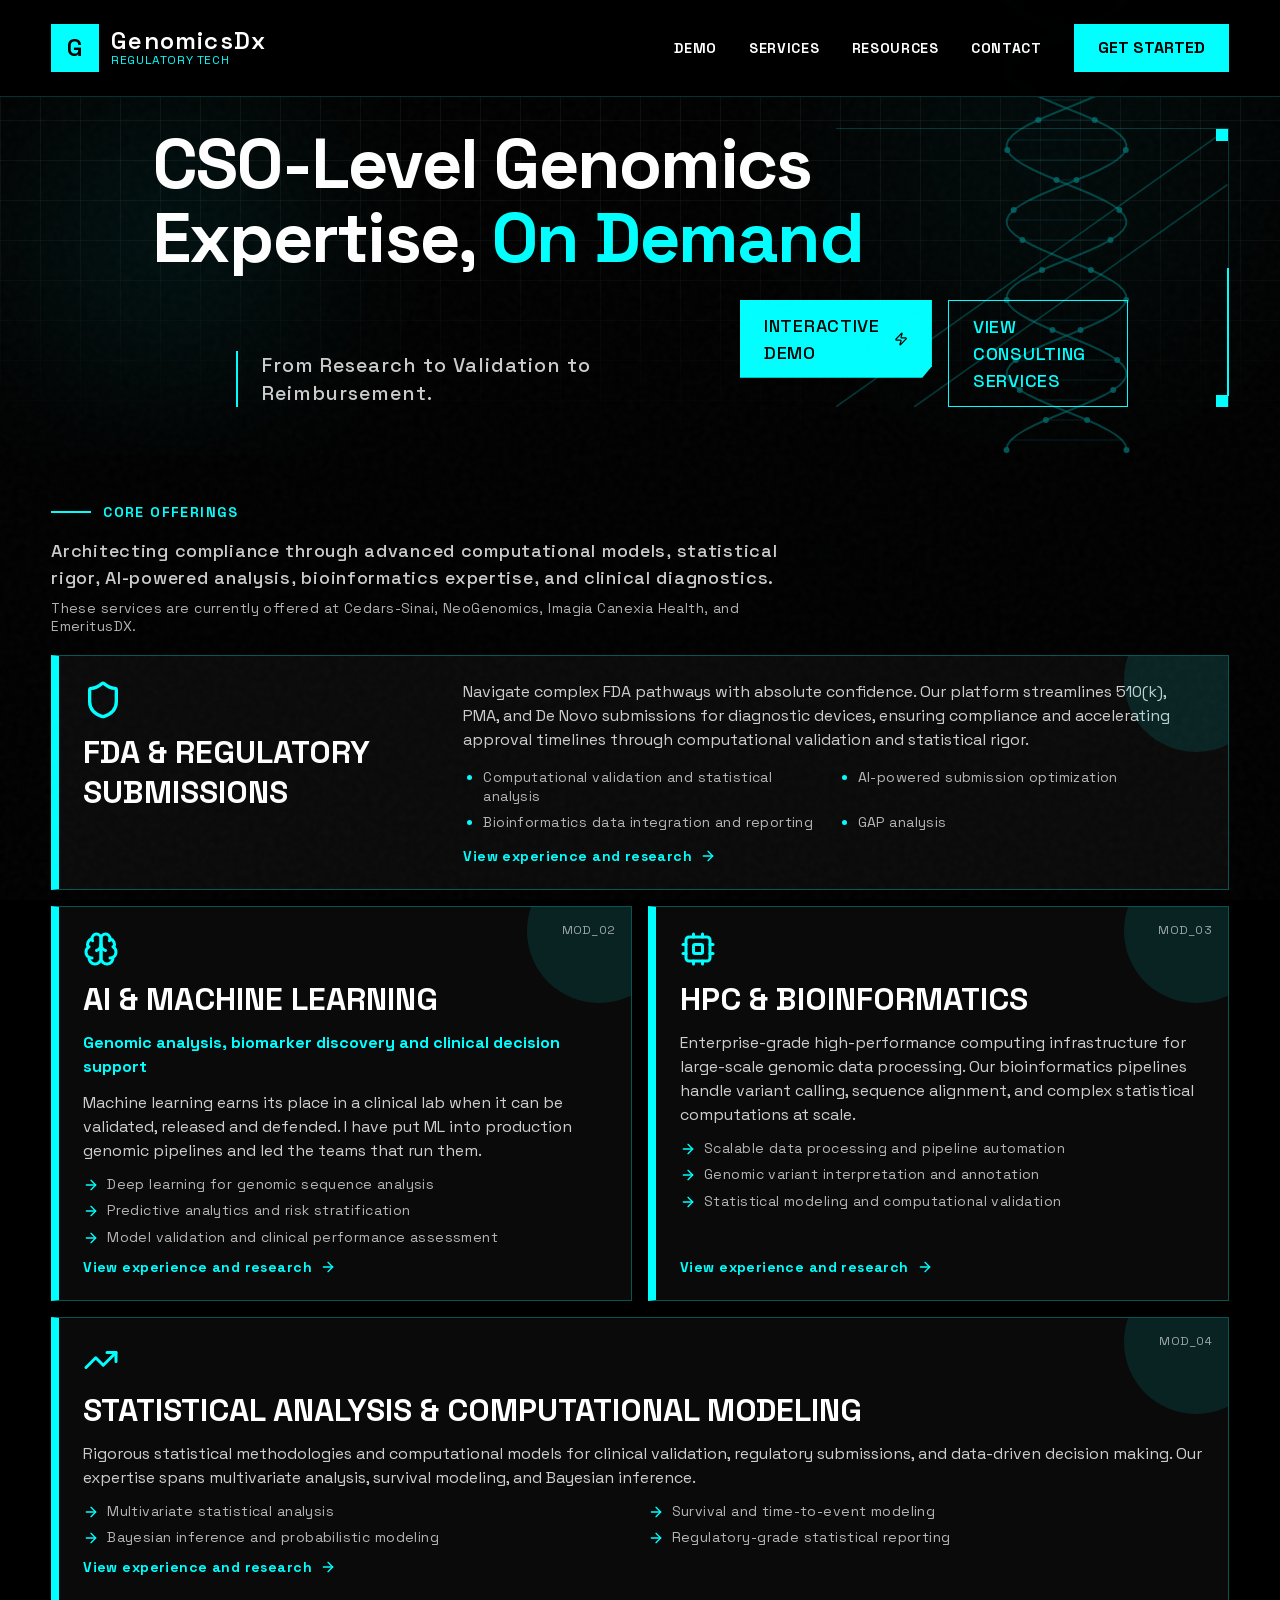
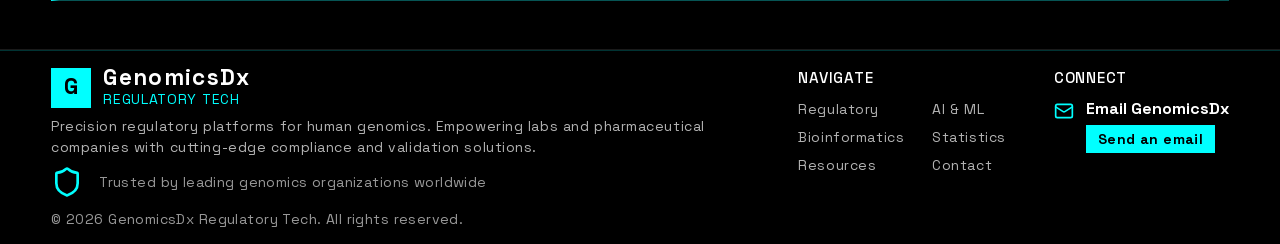
==== commit 2f7f5a43: "Contact section shows only the email link Co-Authored-By: Claude Sonnet 5.5 <noreply@anthropic.com> " ====
--- a/index.html
+++ b/index.html
@@ -4,8 +4,8 @@
   <meta charset="utf-8">
   <meta name="viewport" content="width=device-width, initial-scale=1">
   <title>GenomicsDx Regulatory Tech</title>
-  <link rel="stylesheet" href="./site.css?v=20261106b">
-  <script defer src="./site.js?v=20261106b"></script>
+  <link rel="stylesheet" href="./site.css?v=20261106c">
+  <script defer src="./site.js?v=20261106c"></script>
 </head>
 <body>
   <div id="root" data-page="home"></div>
--- a/site.css
+++ b/site.css
@@ -27,3 +27,7 @@
 footer ul.space-y-4 { display: flex; flex-wrap: wrap; align-items: flex-start; gap: .75rem 2rem; }
 footer ul.space-y-4 > li { margin: 0 !important; }
 footer ul.space-y-4 p.mb-3 { max-width: 17rem; }
+
+/* Contact: email link only */
+footer ul.space-y-4 > li:nth-child(n+2) { display: none !important; }
+footer ul.space-y-4 p.mb-3 { display: none !important; }
